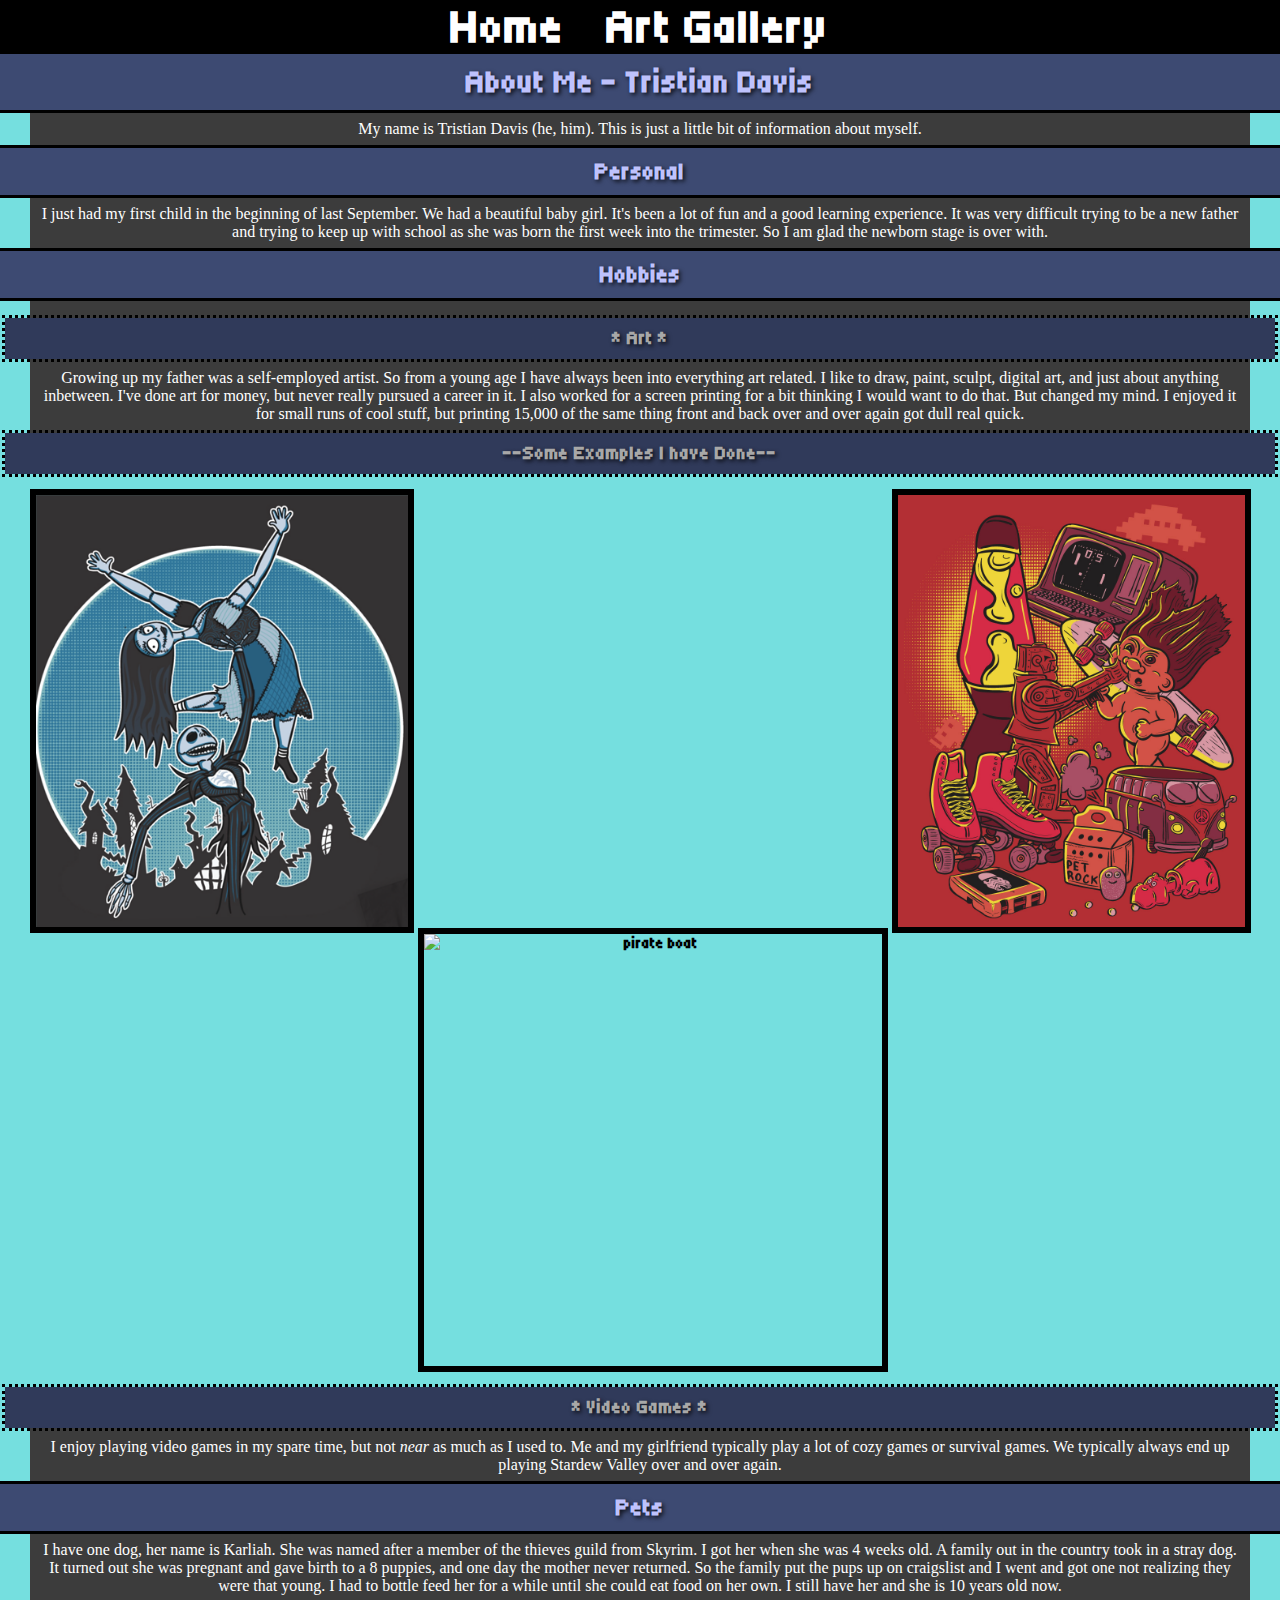
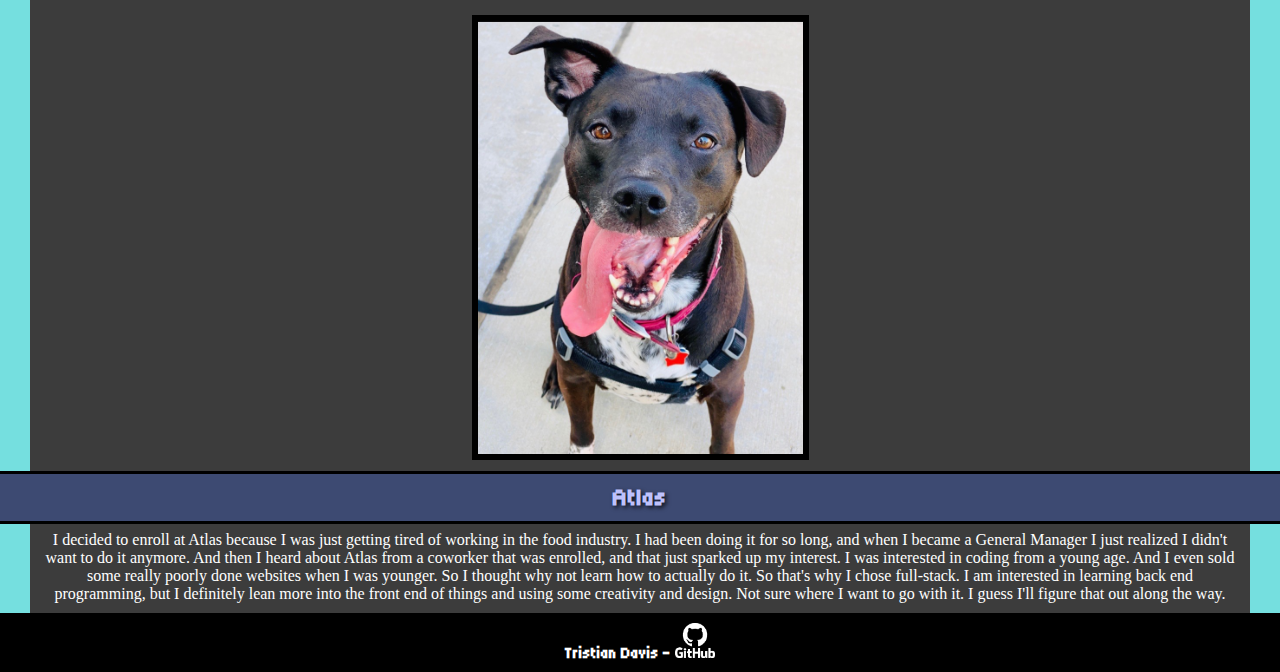
==== index.html @ 84a05ac9 "testing" ====
<!DOCTYPE html>
<html lang="en">

	<head>
		<title>
			About Me!
		</title>
		<link rel="icon" href="images/favicon.ico" type="image/x-icon">
		<meta charset="utf-8">
		<meta name="description" content="About Me - my first website!">
		<meta name="keywords content="About Me, Tristian Davis, art, web design>
		<meta name="author" content="Tristian Davis">
		<meta name="viewport" content="width=device-width, initial-scale=1.0">
		<link rel="stylesheet" href="style.css">
		<!-- Font Section -->
		<link rel="preconnect" href="https://fonts.googleapis.com">
		<link rel="preconnect" href="https://fonts.gstatic.com" crossorigin>
		<link href="https://fonts.googleapis.com/css2?family=Tiny5&display=swap" rel="stylesheet">
	</head>
	<body>
		<div class="home-banner">
		<nav>
			<a href="index.html" alt="home page">Home</a>
			<a href="gallery.html" alt="art gallery page">Art Gallery</a>
		</nav>
		</div>
		<h1>About Me - Tristian Davis</h1>
		<p class="oxanium">My name is Tristian Davis (he, him). This is just a little bit of information about myself.</p>

		<h2>Personal</h2>
		<p class="oxanium">I just had my first child in the beginning of last September. We had a beautiful baby girl. It's been a lot of fun and a good learning experience. It was very difficult trying to be a new father and trying to keep up with school as she was born the first week into the trimester. So I am glad the newborn stage is over with.</p>
		<h2>Hobbies</h2>
		<p class="oxanium"></p>
			<h3>* Art *</h3>
			<p class="oxanium">Growing up my father was a self-employed artist. So from a young age I have always been into everything art related. I like to draw, paint, sculpt, digital art, and just about anything inbetween. I've done art for money, but never really pursued a career in it. I also worked for a screen printing for a bit thinking I would want to do that. But changed my mind. I enjoyed it for small runs of cool stuff, but printing 15,000 of the same thing front and back over and over again got dull real quick.</p>
			<h3>--Some Examples I have Done--</h3>
			<div class="home-images">
				<img src="images/nightmare.png" alt="ando design" width="372" height="432">
				<img src="images/skeletonboat.GIF" alt="pirate boat" width="458" height="432">
				<img src="images/troll.png" alt="troll fighting" width="347" height="432">
			</div>
			<h3>* Video Games *</h3>
			<p class="oxanium">I enjoy playing video games in my spare time, but not <i>near</i> as much as I used to. Me and my girlfriend typically play a lot of cozy games or survival games. We typically always end up playing Stardew Valley over and over again.</p>
		<h2>Pets</h2>
		<p class="oxanium">I have one dog, her name is Karliah. She was named after a member of the thieves guild from Skyrim. I got her when she was 4 weeks old. A family out in the country took in a stray dog. It turned out she was pregnant and gave birth to a 8 puppies, and one day the mother never returned. So the family put the pups up on craigslist and I went and got one not realizing they were that young. I had to bottle feed her for a while until she could eat food on her own. I still have her and she is 10 years old now.</p>
		<p class="oxanium">
			<img src="images/karliah2.png" alt="Karliah" width="325" height="433" class="Karliah">
		</p>
		<h2>Atlas</h2>
		<p class="oxanium">I decided to enroll at Atlas because I was just getting tired of working in the food industry. I had been doing it for so long, and when I became a General Manager I just realized I didn't want to do it anymore. And then I heard about Atlas from a coworker that was enrolled, and that just sparked up my interest. I was interested in coding from a young age. And I even sold some really poorly done websites when I was younger. So I thought why not learn how to actually do it. So that's why I chose full-stack. I am interested in learning back end programming, but I definitely lean more into the front end of things and using some creativity and design. Not sure where I want to go with it. I guess I'll figure that out along the way.</p>
		<footer>
			<!-- Comment for myself again to remember to add px and not just the number! -->
			 <div class="footer">
			<p class="footer-text"><strong>Tristian Davis - </strong><a href="https://github.com/TebariousBag"><img src="images/github-white.png" height="35px" width="40px" class="github"></a></p>
			</div>
		</footer>
	</body>

</html>
---- style.css ----
.constrained_image {
	height: 432px;
	width: auto;
}

.constrained_video {
	height: 432px;
	width: auto;
}

body {
    font-family: 'Tiny5', serif;
    font-weight: 600;
	text-align: center;
	margin: 0;
	padding: 0;
	background-color: rgb(117, 223, 223);

}

p {
	margin: 0 auto;
	max-width: 1200px;
	padding: 10px;
}
h1	{
	background-color: rgb(61, 74, 114);
	color: rgb(190, 194, 252);
	outline-style: solid;
	outline-width: 3px;
	outline-color: rgb(0, 0, 0);
	margin: 0 auto;
	max-width: 1475px;
	padding: 10px;
	text-shadow: 2px 2px 4px rgba(0, 0, 0, 0.8);
}

h2	{
	background-color: rgb(61, 74, 114);
	color: rgb(190, 194, 252);
	outline-style: solid;
	outline-width: 3px;
	outline-color: rgb(0, 0, 0);
	margin: 0 auto;
	max-width: 1350px;
	padding: 10px;
	text-shadow: 2px 2px 4px rgba(0, 0, 0, 0.8);
}

h3, h4, h5, h6 {
	background-color: rgb(48, 58, 90);
	color: rgb(168, 168, 168);
	outline-style: dotted;
	outline-width: 3px;
	outline-color: rgb(0, 0, 0);
	margin: 0 auto;
	max-width: 1250px;
	padding: 10px;
	text-shadow: 2px 2px 4px rgba(0, 0, 0, 0.8);
}
/* nav bar */
nav {
	text-align: center;
	font-size: 3em;
	background-color: #000000;
	color: white;
}

/* nav link before clicks */
nav a {
	color: rgb(255, 255, 255);
	padding: 0 15px;
	text-decoration: none;
	/* note to self again */
	/* display inline block to force transform to work on inline elements */
	display: inline-block;
}

nav a:hover {
	color: rgb(255, 251, 172);
	transform: scale(1.1);
	transition: transform 0.5s ease;

}

.github:hover {
	transform: scale(1.2);
	transition: transform 0.5s ease;
	opacity: 0.5;
	transition: opacity 0.1s ease;
}

.main-content {
	background-color: rgb(60, 60, 60);
	color: white;
}

.tiny5-regular {
	font-family: "Tiny5", serif;
	font-weight: 400;
	font-style: normal;
  }

.oxanium {
	font-family: "Oxanium", serif;
	font-optical-sizing: auto;
	font-weight: 400;
	font-style: normal;
	background-color: rgb(60, 60, 60);
	color: white;
}
  
.home-images img {
	border: 6px solid rgb(0, 0, 0);
	margin-top: 15px;
	margin-bottom: 15px;
	display: inline-block;

}

.gallery-images {
	background-color: rgb(60, 60, 60);
	margin-left: 220px;
	margin-right: 220px;
}

.home-banner {
	background-color: rgb(0, 0, 0);
}

.footer {
	background-color: rgb(0, 0, 0);
}

.footer-text {
	color: rgb(255, 255, 255);
}

.Karliah {
	border: 6px solid rgb(0, 0, 0);
}

/* Karliah hover swap image */
.Karliah:hover {
	content: url("images/karliah3.png");
}
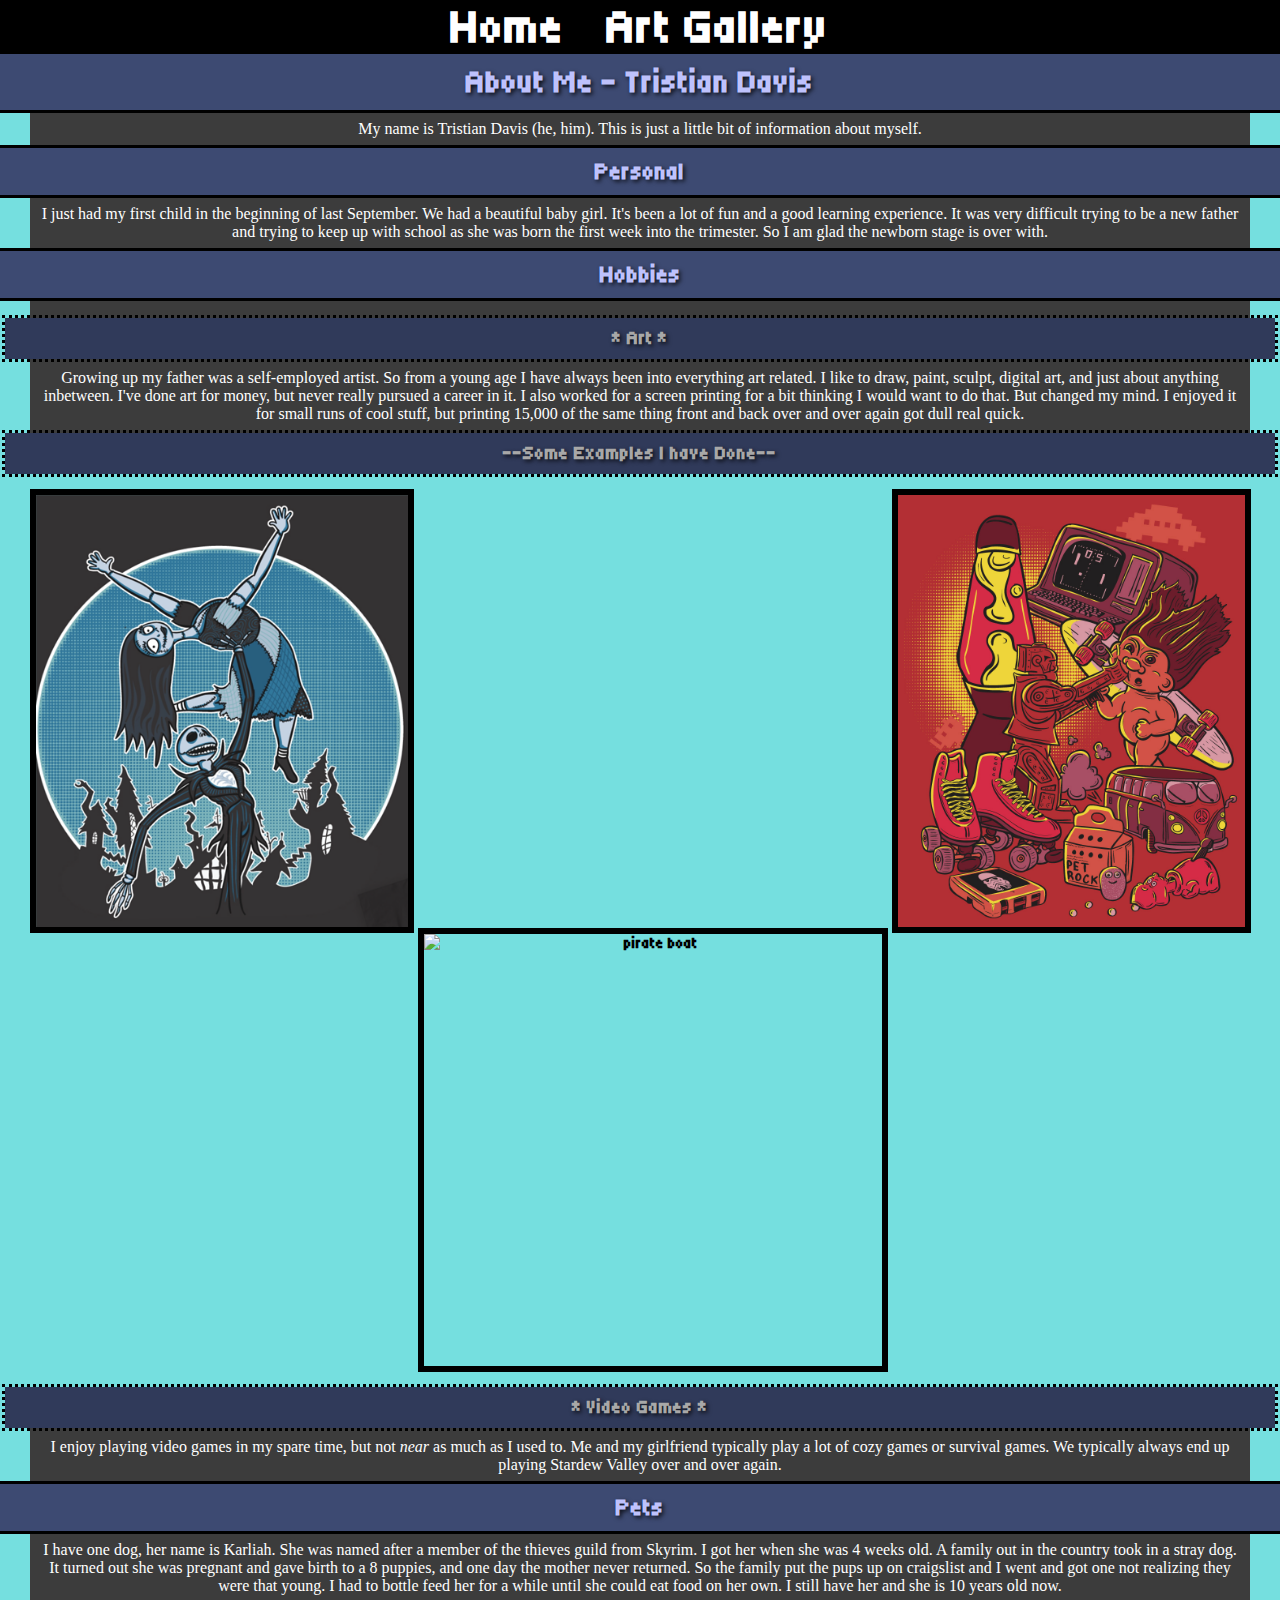
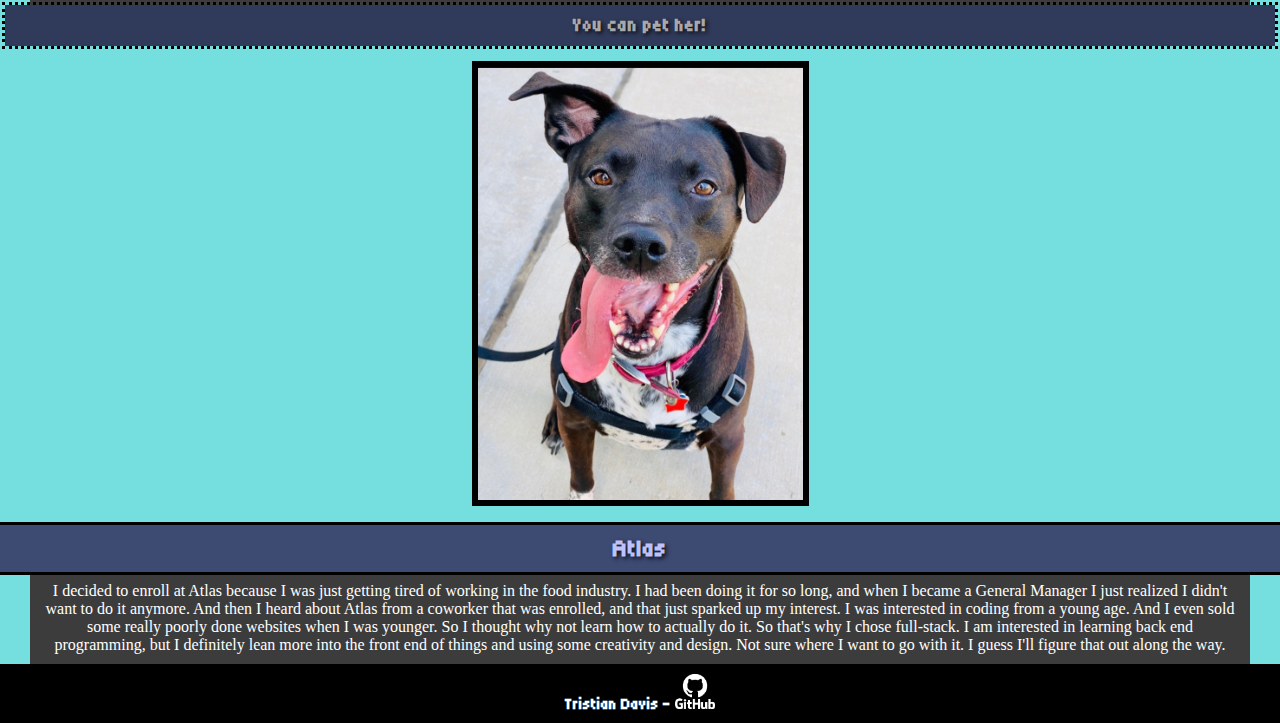
==== commit 0fe76a92: "hover on dog cursor change" ====
--- a/index.html
+++ b/index.html
@@ -42,10 +42,12 @@
 			<h3>* Video Games *</h3>
 			<p class="oxanium">I enjoy playing video games in my spare time, but not <i>near</i> as much as I used to. Me and my girlfriend typically play a lot of cozy games or survival games. We typically always end up playing Stardew Valley over and over again.</p>
 		<h2>Pets</h2>
-		<p class="oxanium">I have one dog, her name is Karliah. She was named after a member of the thieves guild from Skyrim. I got her when she was 4 weeks old. A family out in the country took in a stray dog. It turned out she was pregnant and gave birth to a 8 puppies, and one day the mother never returned. So the family put the pups up on craigslist and I went and got one not realizing they were that young. I had to bottle feed her for a while until she could eat food on her own. I still have her and she is 10 years old now.</p>
-		<p class="oxanium">
+		<p class="oxanium">I have one dog, her name is Karliah. She was named after a member of the thieves guild from Skyrim. I got her when she was 4 weeks old. A family out in the country took in a stray dog. It turned out she was pregnant and gave birth to a 8 puppies, and one day the mother never returned. So the family put the pups up on craigslist and I went and got one not realizing they were that young. I had to bottle feed her for a while until she could eat food on her own. I still have her and she is 10 years old now.
+		</p>
+		<h3>You can pet her!</h3>
+			<div class="dog-kennel">
 			<img src="images/karliah2.png" alt="Karliah" width="325" height="433" class="Karliah">
-		</p>
+			</div>
 		<h2>Atlas</h2>
 		<p class="oxanium">I decided to enroll at Atlas because I was just getting tired of working in the food industry. I had been doing it for so long, and when I became a General Manager I just realized I didn't want to do it anymore. And then I heard about Atlas from a coworker that was enrolled, and that just sparked up my interest. I was interested in coding from a young age. And I even sold some really poorly done websites when I was younger. So I thought why not learn how to actually do it. So that's why I chose full-stack. I am interested in learning back end programming, but I definitely lean more into the front end of things and using some creativity and design. Not sure where I want to go with it. I guess I'll figure that out along the way.</p>
 		<footer>
--- a/style.css
+++ b/style.css
@@ -138,9 +138,17 @@
 
 .Karliah {
 	border: 6px solid rgb(0, 0, 0);
+	margin-top: 15px;
+	margin-bottom: 15px;
+	display: inline-block;
 }
 
 /* Karliah hover swap image */
 .Karliah:hover {
 	content: url("images/karliah3.png");
 }
+
+.dog-kennel {
+	cursor: url("images/hand.png"), auto;
+	display: inline-block;
+}
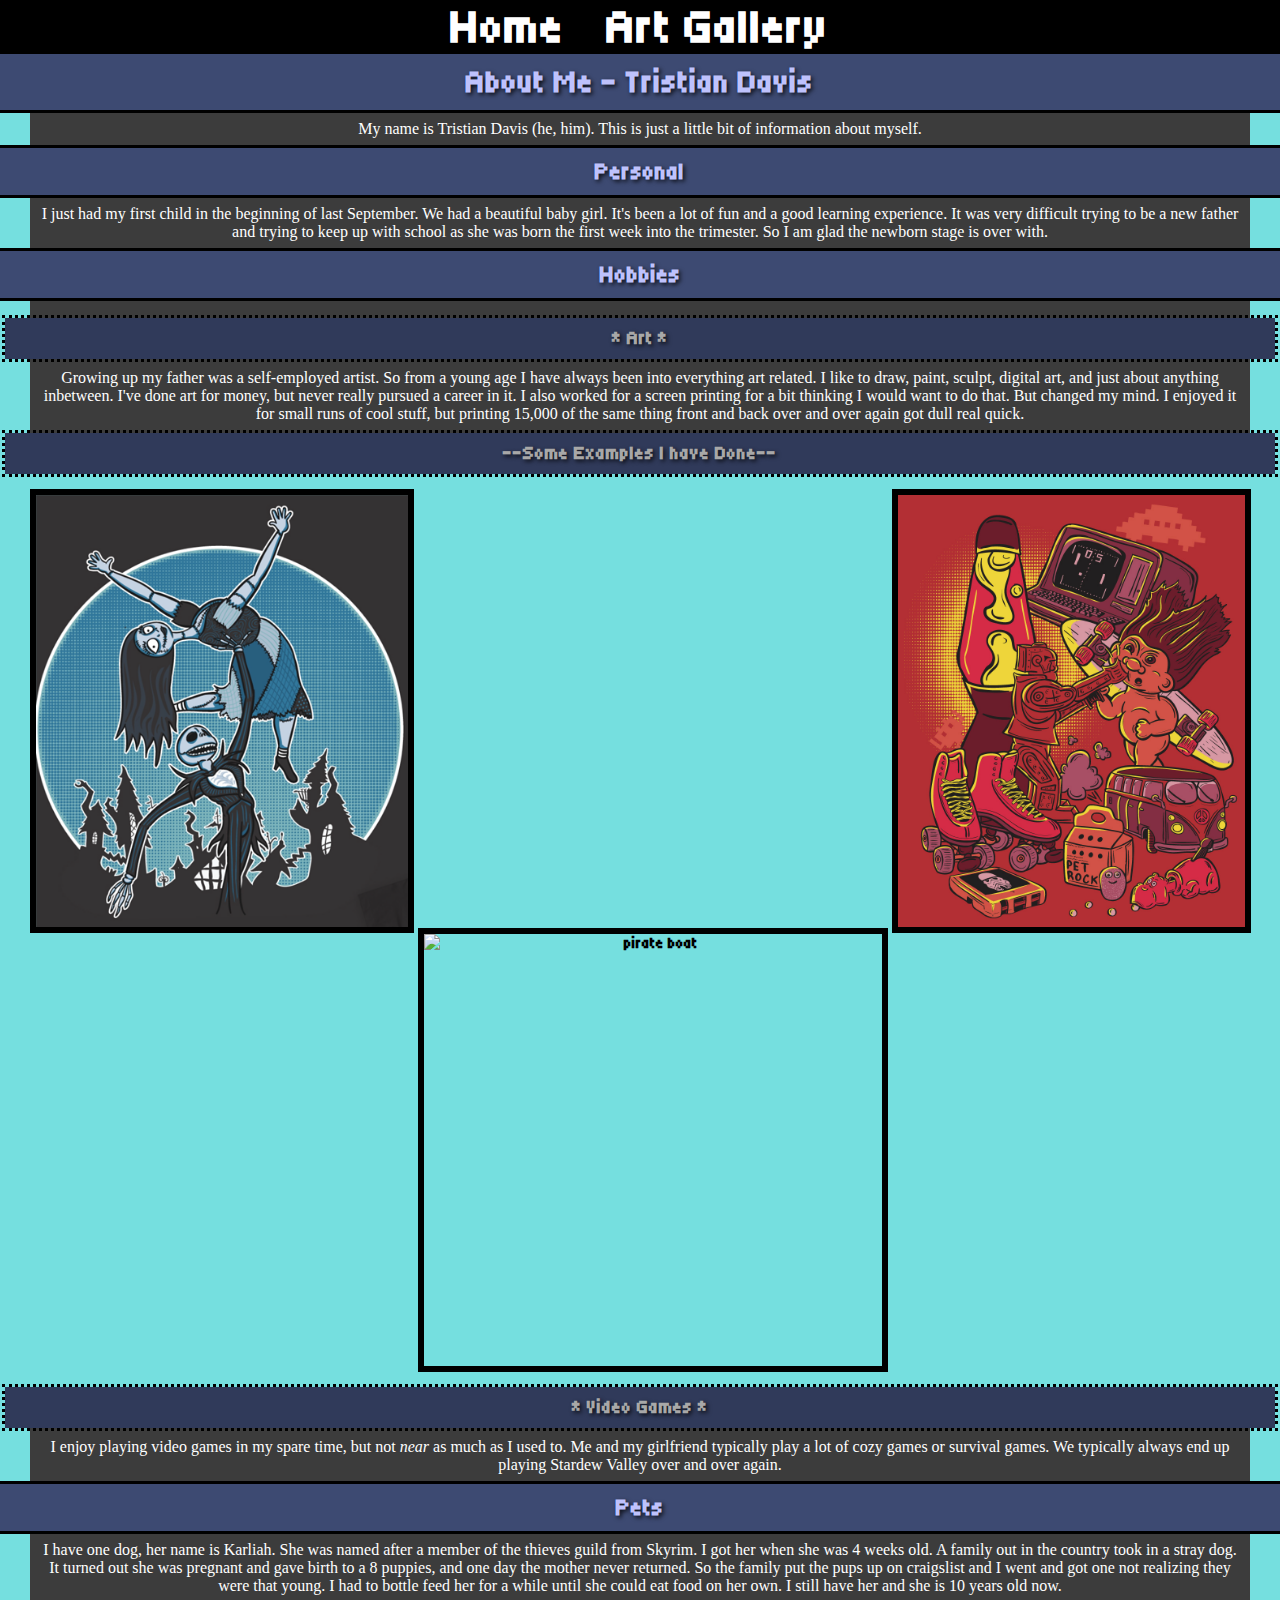
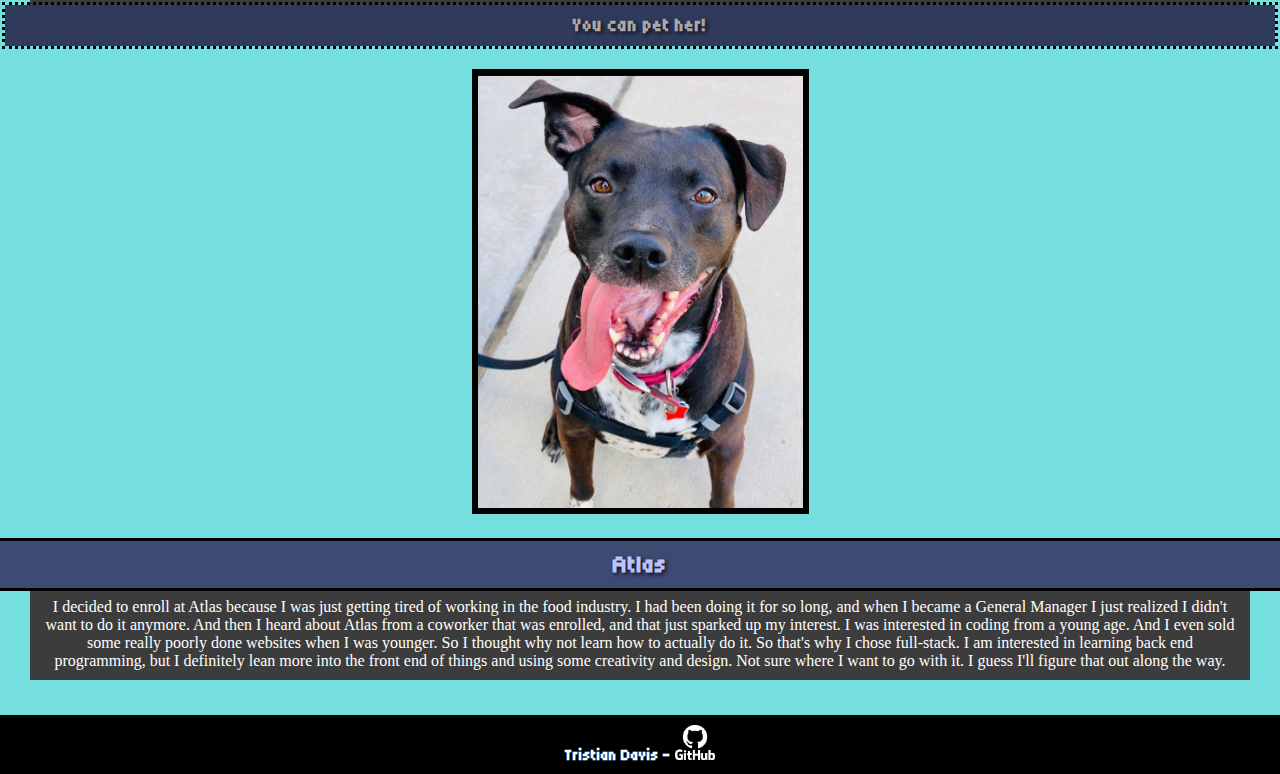
==== commit 03e15222: "changed some hover and margin stuff" ====
--- a/index.html
+++ b/index.html
@@ -50,6 +50,7 @@
 			</div>
 		<h2>Atlas</h2>
 		<p class="oxanium">I decided to enroll at Atlas because I was just getting tired of working in the food industry. I had been doing it for so long, and when I became a General Manager I just realized I didn't want to do it anymore. And then I heard about Atlas from a coworker that was enrolled, and that just sparked up my interest. I was interested in coding from a young age. And I even sold some really poorly done websites when I was younger. So I thought why not learn how to actually do it. So that's why I chose full-stack. I am interested in learning back end programming, but I definitely lean more into the front end of things and using some creativity and design. Not sure where I want to go with it. I guess I'll figure that out along the way.</p>
+		<p class="break-space"></p>
 		<footer>
 			<!-- Comment for myself again to remember to add px and not just the number! -->
 			 <div class="footer">
--- a/style.css
+++ b/style.css
@@ -151,4 +151,10 @@
 .dog-kennel {
 	cursor: url("images/hand.png"), auto;
 	display: inline-block;
+	margin-top: 8px;
+	margin-bottom: 8px;
 }
+
+.break-space {
+	height: 15px;
+}
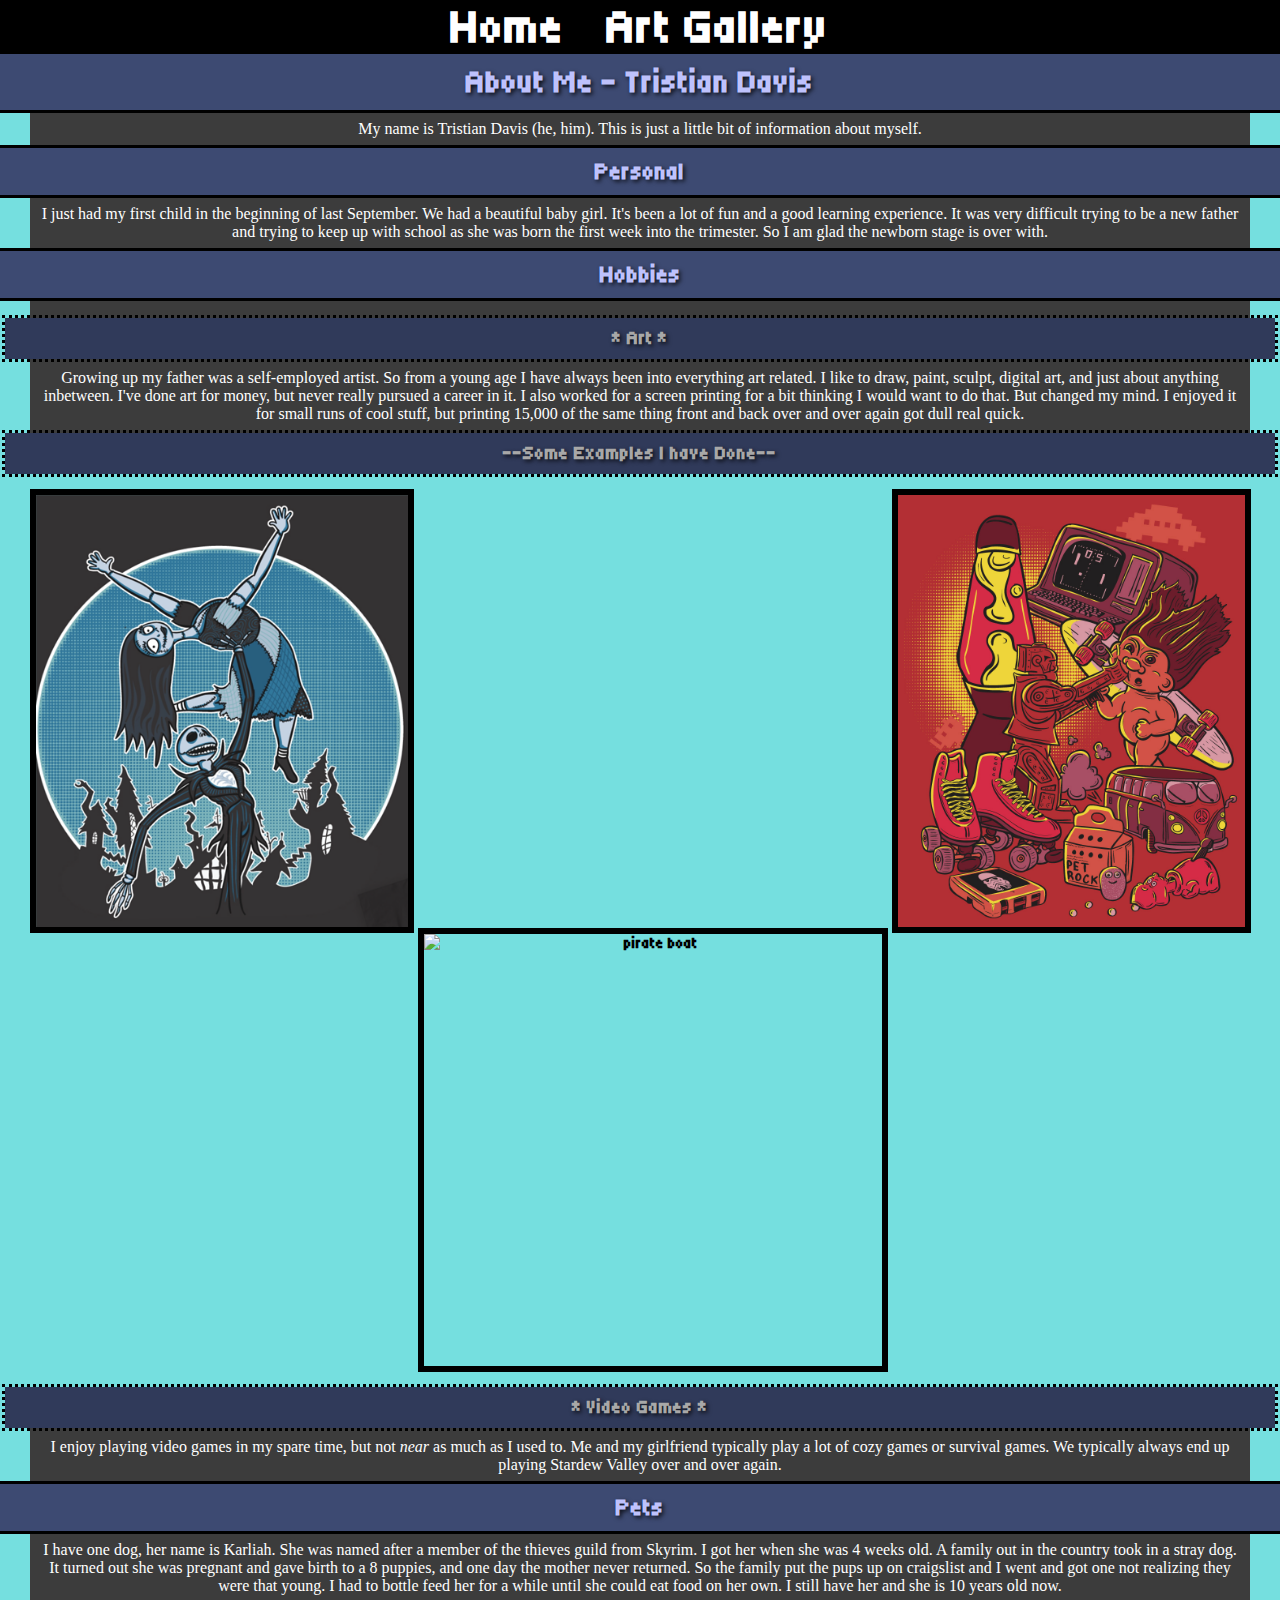
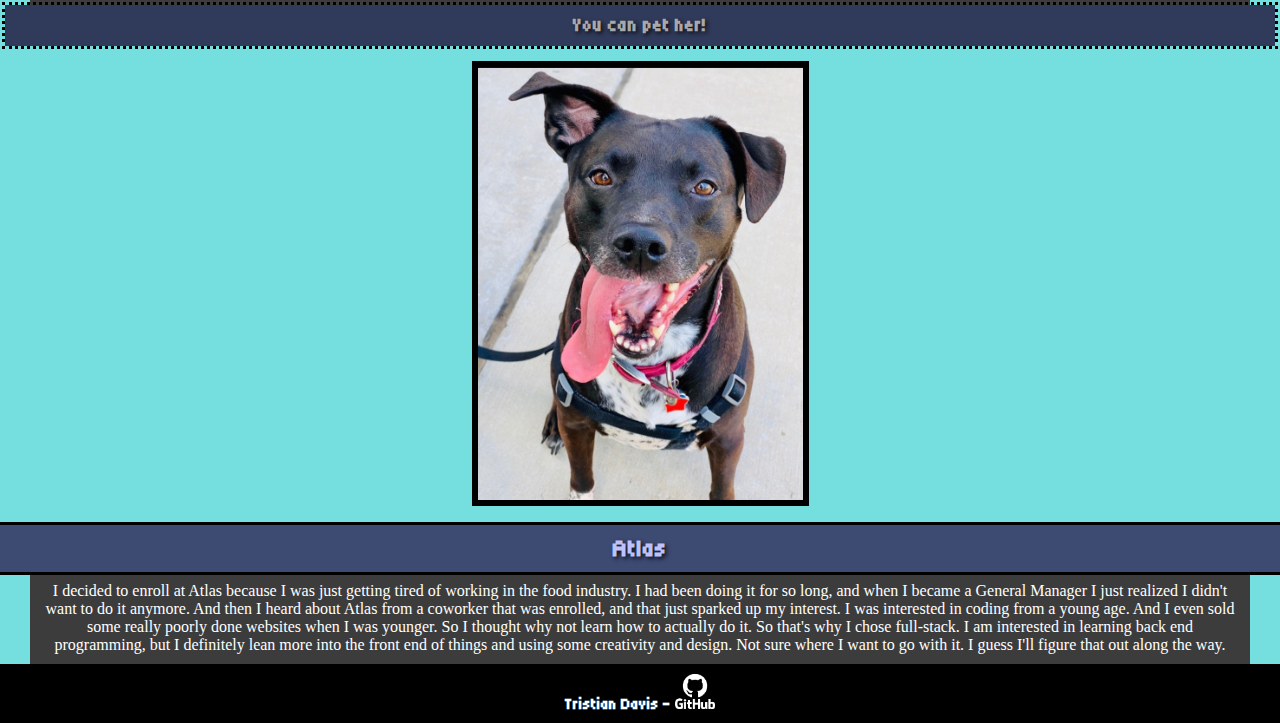
==== commit 9c367576: "margin and hover changes" ====
--- a/index.html
+++ b/index.html
@@ -50,7 +50,6 @@
 			</div>
 		<h2>Atlas</h2>
 		<p class="oxanium">I decided to enroll at Atlas because I was just getting tired of working in the food industry. I had been doing it for so long, and when I became a General Manager I just realized I didn't want to do it anymore. And then I heard about Atlas from a coworker that was enrolled, and that just sparked up my interest. I was interested in coding from a young age. And I even sold some really poorly done websites when I was younger. So I thought why not learn how to actually do it. So that's why I chose full-stack. I am interested in learning back end programming, but I definitely lean more into the front end of things and using some creativity and design. Not sure where I want to go with it. I guess I'll figure that out along the way.</p>
-		<p class="break-space"></p>
 		<footer>
 			<!-- Comment for myself again to remember to add px and not just the number! -->
 			 <div class="footer">
--- a/style.css
+++ b/style.css
@@ -151,10 +151,4 @@
 .dog-kennel {
 	cursor: url("images/hand.png"), auto;
 	display: inline-block;
-	margin-top: 8px;
-	margin-bottom: 8px;
 }
-
-.break-space {
-	height: 15px;
-}
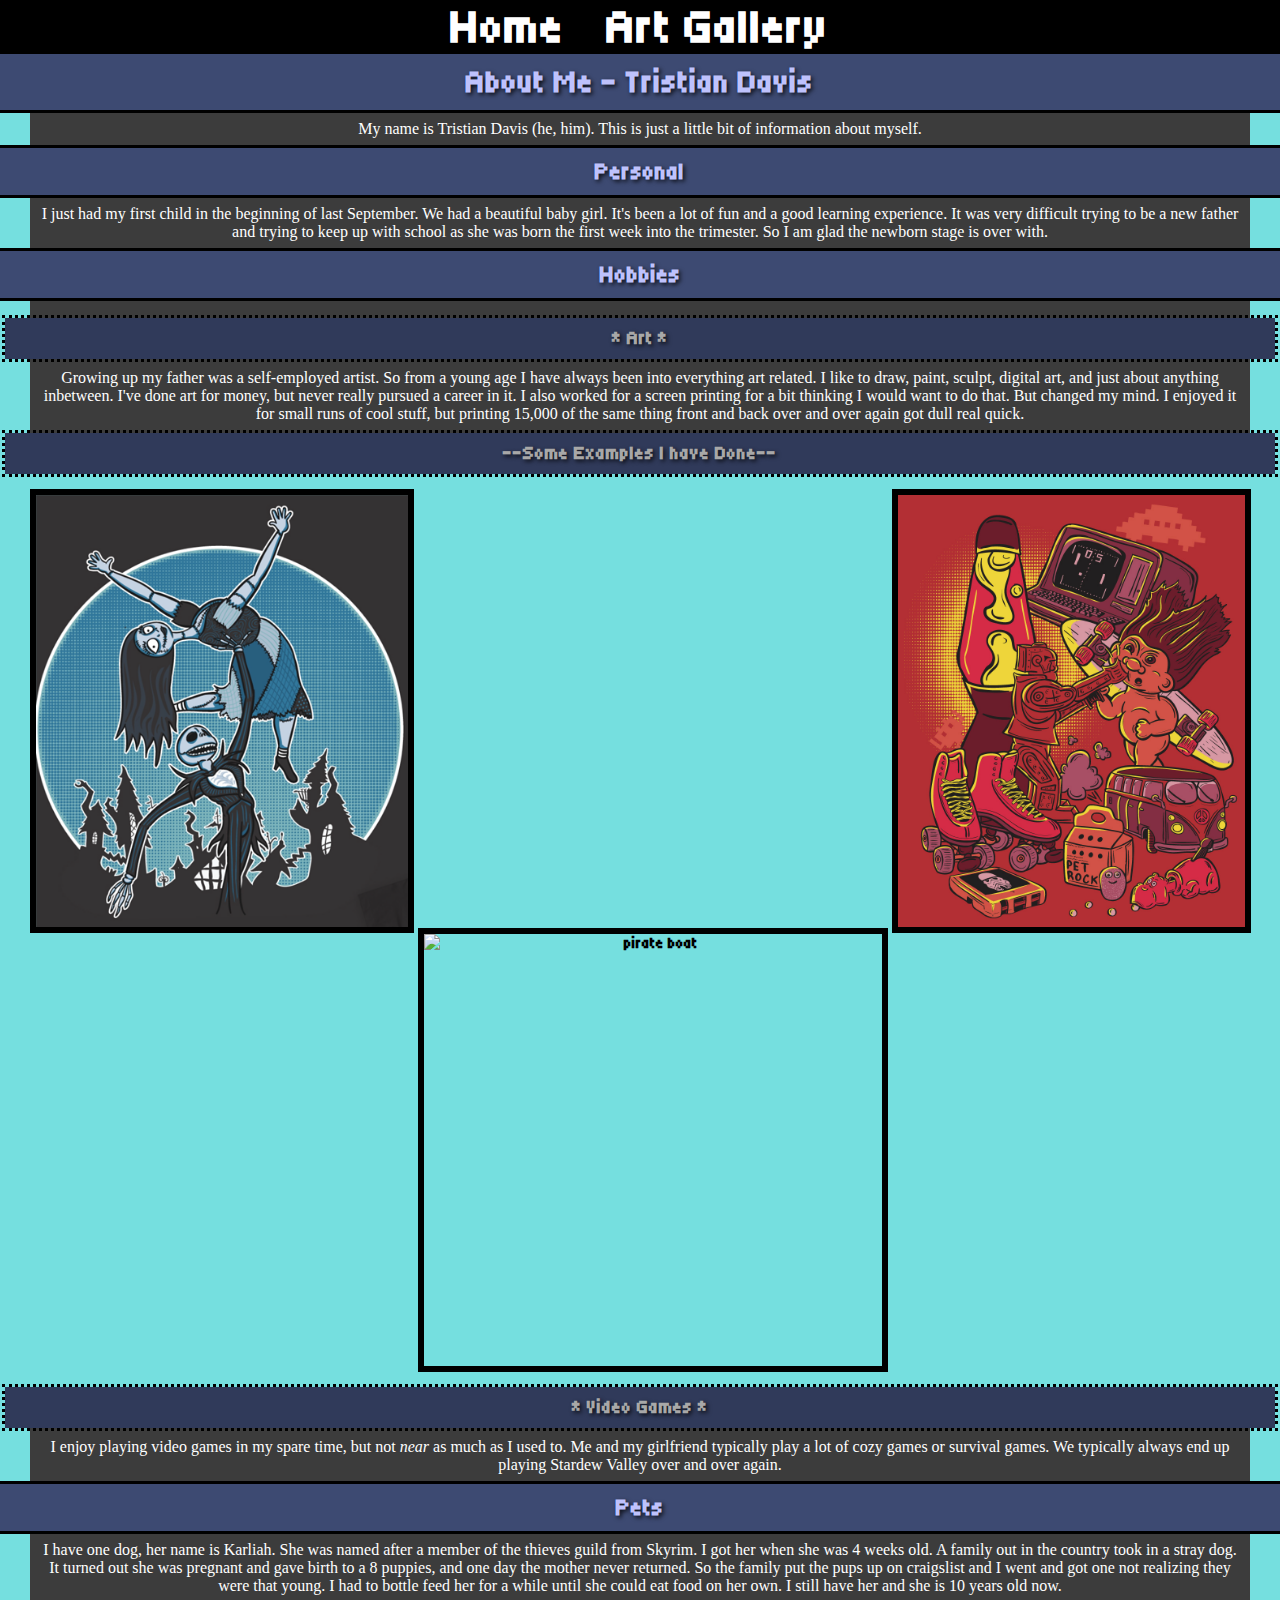
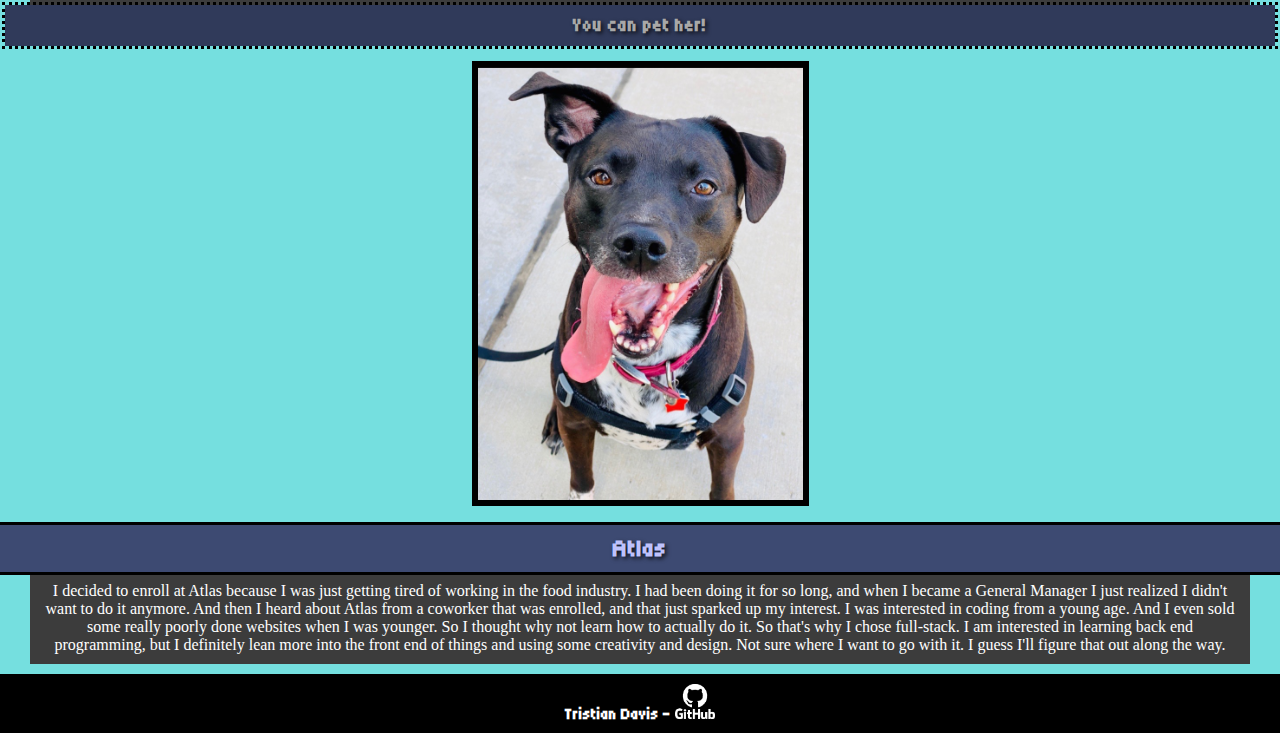
==== commit a58ccade: "dog scale changes" ====
--- a/index.html
+++ b/index.html
@@ -50,11 +50,12 @@
 			</div>
 		<h2>Atlas</h2>
 		<p class="oxanium">I decided to enroll at Atlas because I was just getting tired of working in the food industry. I had been doing it for so long, and when I became a General Manager I just realized I didn't want to do it anymore. And then I heard about Atlas from a coworker that was enrolled, and that just sparked up my interest. I was interested in coding from a young age. And I even sold some really poorly done websites when I was younger. So I thought why not learn how to actually do it. So that's why I chose full-stack. I am interested in learning back end programming, but I definitely lean more into the front end of things and using some creativity and design. Not sure where I want to go with it. I guess I'll figure that out along the way.</p>
+		<div class="break"></div>
 		<footer>
 			<!-- Comment for myself again to remember to add px and not just the number! -->
 			 <div class="footer">
 			<p class="footer-text"><strong>Tristian Davis - </strong><a href="https://github.com/TebariousBag"><img src="images/github-white.png" height="35px" width="40px" class="github"></a></p>
-			</div>
+		</div>
 		</footer>
 	</body>
 
--- a/style.css
+++ b/style.css
@@ -140,15 +140,24 @@
 	border: 6px solid rgb(0, 0, 0);
 	margin-top: 15px;
 	margin-bottom: 15px;
+	margin-left: auto;
+	margin-right: auto;
 	display: inline-block;
 }
 
 /* Karliah hover swap image */
 .Karliah:hover {
 	content: url("images/karliah3.png");
+	transform: scale(1.2);
+	transition: transform 1s ease;
 }
 
 .dog-kennel {
 	cursor: url("images/hand.png"), auto;
 	display: inline-block;
 }
+
+.break {
+	margin-top: 10px;
+	margin-bottom: 0px;
+}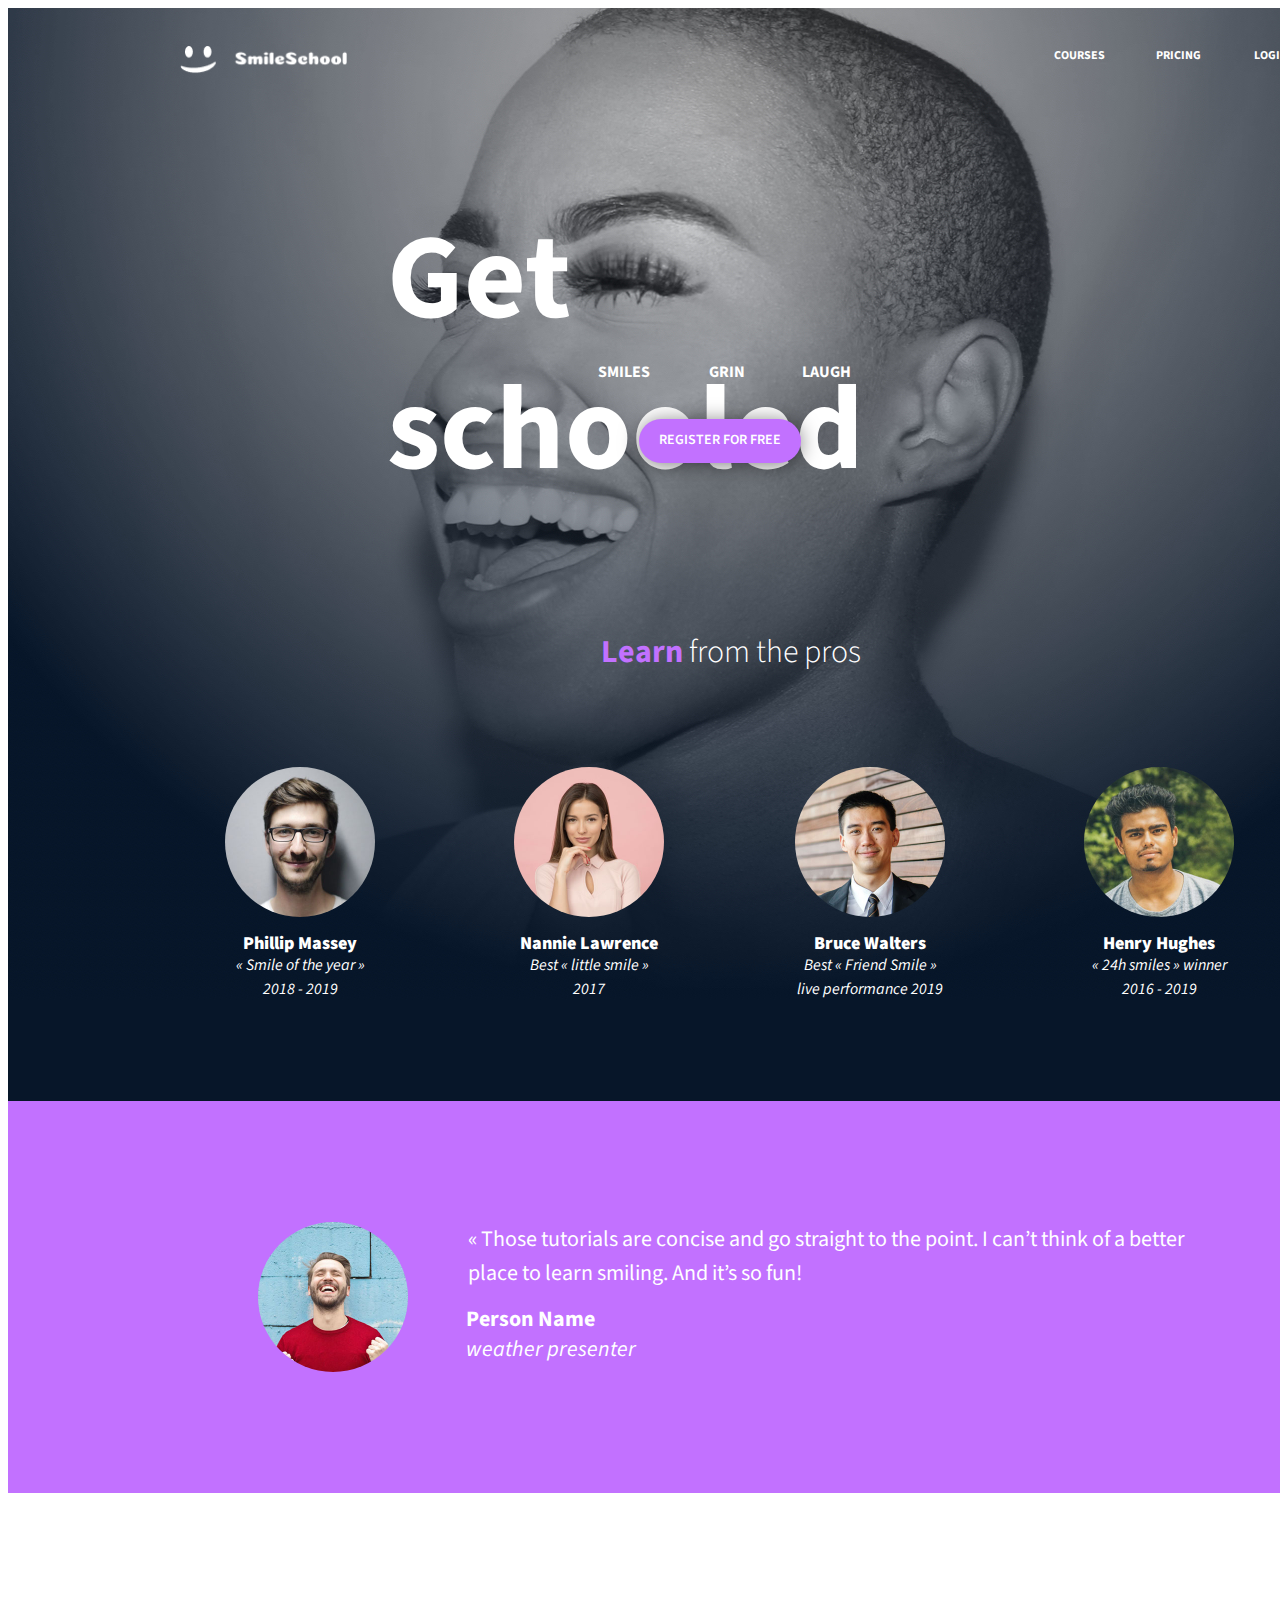
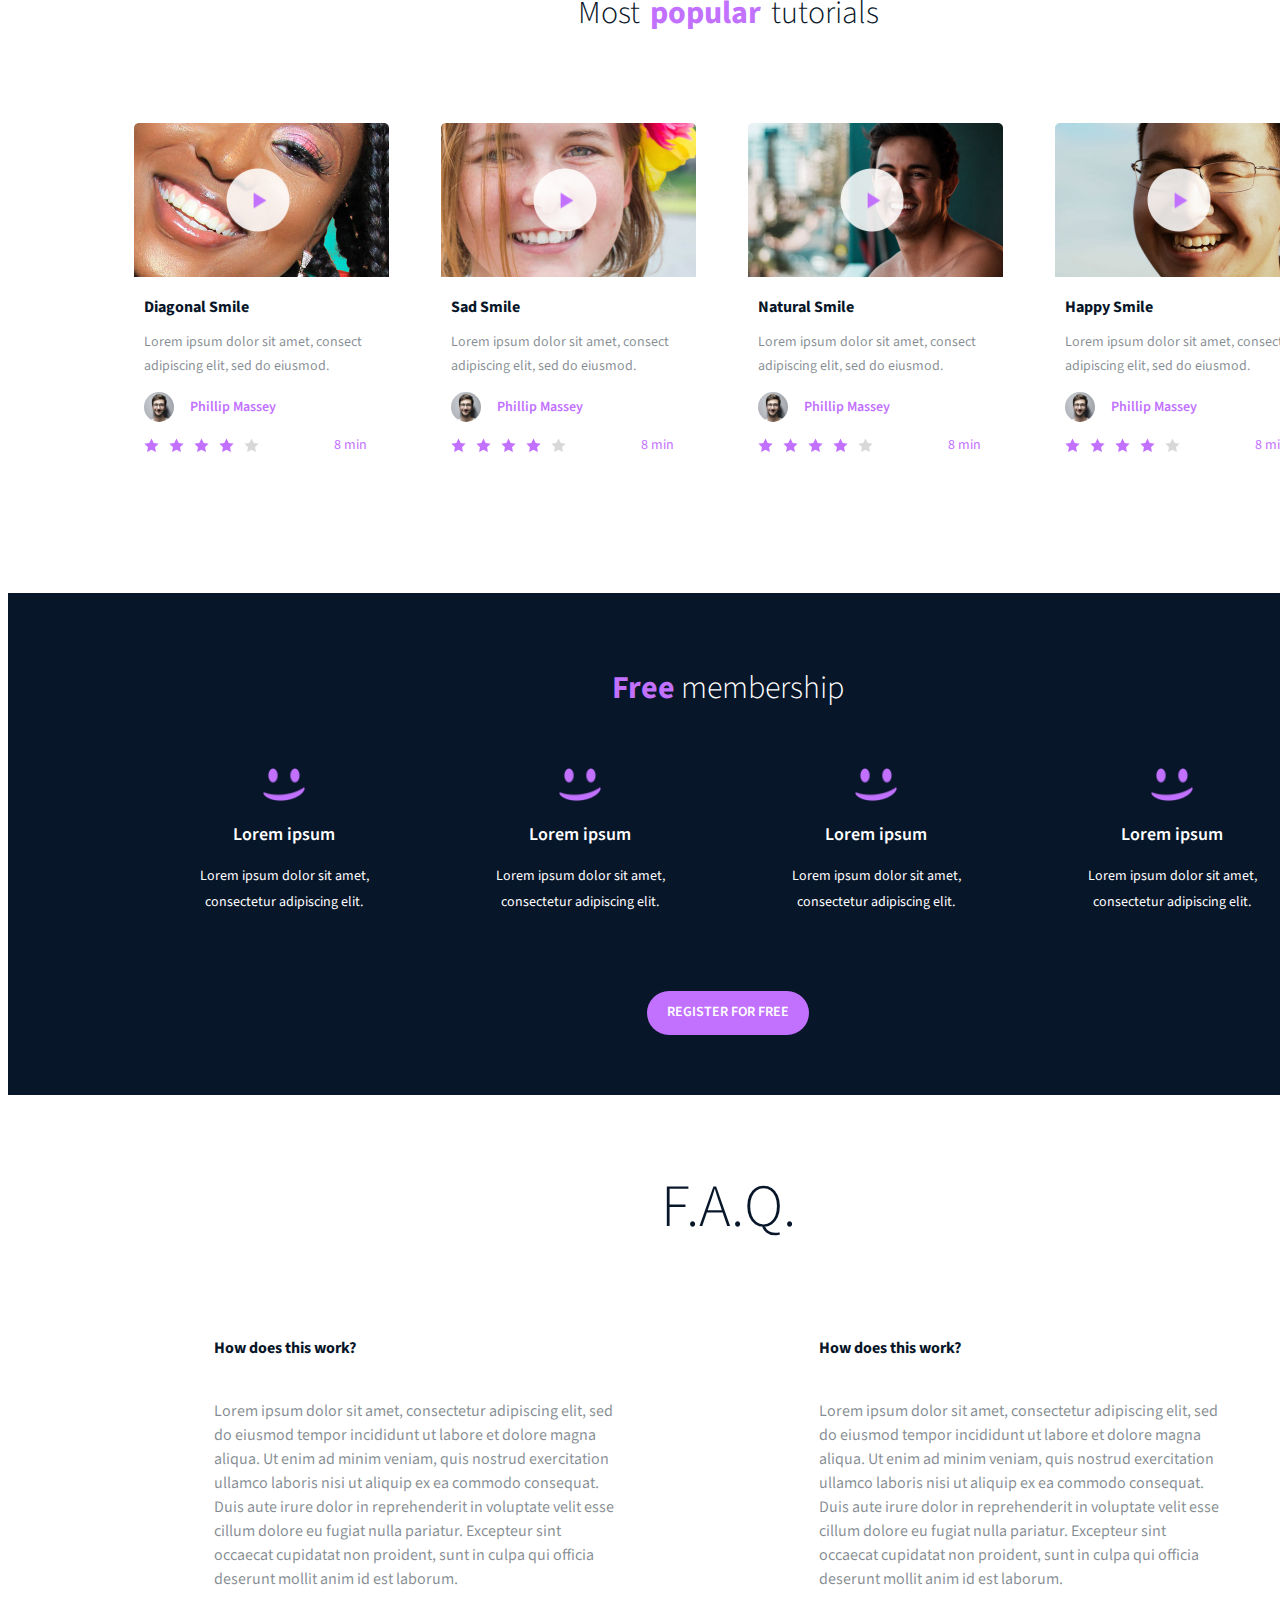
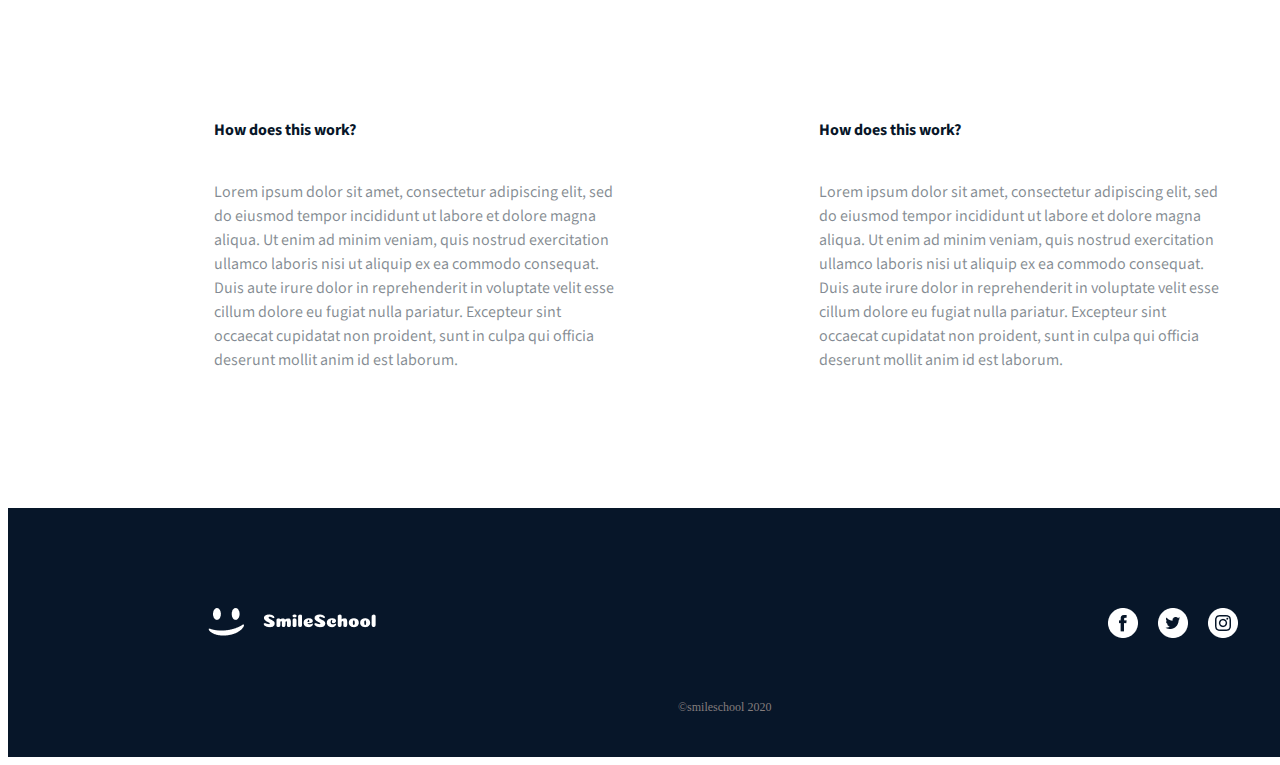
==== commit 04f96bad: "init pages" ====
--- a/index.html
+++ b/index.html
@@ -1,62 +1,241 @@
-<!DOCTYPE html>
+<!doctype html>
 <html lang="en">
-
-	<head>
-		<title>
-			About Me!
-		</title>
-		<link rel="icon" href="images/favicon.ico" type="image/x-icon">
-		<meta charset="utf-8">
-		<meta name="description" content="About Me - my first website!">
-		<meta name="keywords content="About Me, Tristian Davis, art, web design>
-		<meta name="author" content="Tristian Davis">
-		<meta name="viewport" content="width=device-width, initial-scale=1.0">
-		<link rel="stylesheet" href="style.css">
-		<!-- Font Section -->
-		<link rel="preconnect" href="https://fonts.googleapis.com">
-		<link rel="preconnect" href="https://fonts.gstatic.com" crossorigin>
-		<link href="https://fonts.googleapis.com/css2?family=Tiny5&display=swap" rel="stylesheet">
-	</head>
-	<body>
-		<div class="home-banner">
-		<nav>
-			<a href="index.html" alt="home page">Home</a>
-			<a href="gallery.html" alt="art gallery page">Art Gallery</a>
+<head>
+	<meta charset="utf-8">
+	<meta name="viewport" content="width=device-width, initial-scale=1.0">
+	<link rel="stylesheet" href="styles.css">
+</head>
+<body>
+	<header class="header">
+		<div class="bg">
+	<!-- top portion -->
+		<div class="header_div">
+		<a href="@"><img class="header_logo"src="images/logo.png" alt="logo design"></a>
+		<nav class="nav_bar">
+			<a class="courses" href="@">COURSES</a>
+			<a class="pricing" href="@">PRICING</a>
+			<a class="login" href="@">LOGIN</a>
 		</nav>
 		</div>
-		<h1>About Me - Tristian Davis</h1>
-		<p class="oxanium">My name is Tristian Davis (he, him). This is just a little bit of information about myself.</p>
-
-		<h2>Personal</h2>
-		<p class="oxanium">I just had my first child in the beginning of last September. We had a beautiful baby girl. It's been a lot of fun and a good learning experience. It was very difficult trying to be a new father and trying to keep up with school as she was born the first week into the trimester. So I am glad the newborn stage is over with.</p>
-		<h2>Hobbies</h2>
-		<p class="oxanium"></p>
-			<h3>* Art *</h3>
-			<p class="oxanium">Growing up my father was a self-employed artist. So from a young age I have always been into everything art related. I like to draw, paint, sculpt, digital art, and just about anything inbetween. I've done art for money, but never really pursued a career in it. I also worked for a screen printing for a bit thinking I would want to do that. But changed my mind. I enjoyed it for small runs of cool stuff, but printing 15,000 of the same thing front and back over and over again got dull real quick.</p>
-			<h3>--Some Examples I have Done--</h3>
-			<div class="home-images">
-				<img src="images/nightmare.png" alt="ando design" width="372" height="432">
-				<img src="images/skeletonboat.GIF" alt="pirate boat" width="458" height="432">
-				<img src="images/troll.png" alt="troll fighting" width="347" height="432">
-			</div>
-			<h3>* Video Games *</h3>
-			<p class="oxanium">I enjoy playing video games in my spare time, but not <i>near</i> as much as I used to. Me and my girlfriend typically play a lot of cozy games or survival games. We typically always end up playing Stardew Valley over and over again.</p>
-		<h2>Pets</h2>
-		<p class="oxanium">I have one dog, her name is Karliah. She was named after a member of the thieves guild from Skyrim. I got her when she was 4 weeks old. A family out in the country took in a stray dog. It turned out she was pregnant and gave birth to a 8 puppies, and one day the mother never returned. So the family put the pups up on craigslist and I went and got one not realizing they were that young. I had to bottle feed her for a while until she could eat food on her own. I still have her and she is 10 years old now.
-		</p>
-		<h3>You can pet her!</h3>
-			<div class="dog-kennel">
-			<img src="images/karliah2.png" alt="Karliah" width="325" height="433" class="Karliah">
-			</div>
-		<h2>Atlas</h2>
-		<p class="oxanium">I decided to enroll at Atlas because I was just getting tired of working in the food industry. I had been doing it for so long, and when I became a General Manager I just realized I didn't want to do it anymore. And then I heard about Atlas from a coworker that was enrolled, and that just sparked up my interest. I was interested in coding from a young age. And I even sold some really poorly done websites when I was younger. So I thought why not learn how to actually do it. So that's why I chose full-stack. I am interested in learning back end programming, but I definitely lean more into the front end of things and using some creativity and design. Not sure where I want to go with it. I guess I'll figure that out along the way.</p>
-		<div class="break"></div>
-		<footer>
-			<!-- Comment for myself again to remember to add px and not just the number! -->
-			 <div class="footer">
-			<p class="footer-text"><strong>Tristian Davis - </strong><a href="https://github.com/TebariousBag"><img src="images/github-white.png" height="35px" width="40px" class="github"></a></p>
+	<!-- top portion -->
+		<!-- Banner -->
+		<section class="banner">
+			<!-- block -->
+			<div class="register_section">
+				<h1 class="get_schooled">Get schooled</h1>
+				<p class="smiles">SMILES</p><p class="grin">GRIN</p><p class="laugh">LAUGH</p>
+				<button class="button_1">REGISTER FOR FREE</button>
+			</div>
+			<!-- block containing 4 blocks-->
+			<div class="learn_from_pros">
+				<h2 class="learn"><span class="Learn">Learn</span> from the pros</h2>
+				<div class="profile_container">
+					<div class="profile1">
+						<img class="profile_images" src="images/profile_1.jpg">
+						<h3 class="profile_name">Phillip Massey</h3>
+						<p class="awards">« Smile of the year » 2018 - 2019</p>
+					</div>
+					<div class="profile2">
+						<img class="profile_images" src="images/profile_2.jpg">
+						<h3 class="profile_name">Nannie Lawrence</h3>
+						<p class="awards">Best « little smile » 2017</p>
+					</div>
+					<div class="profile3">
+						<img class="profile_images" src="images/profile_3.jpg">
+						<h3 class="profile_name">Bruce Walters</h3>
+						<p class="awards">Best « Friend Smile » live performance 2019</p>
+					</div>
+					<div class="profile4">
+						<img class="profile_images" src="images/profile_4.jpg">
+						<h3 class="profile_name">Henry Hughes</h3>
+						<p class="awards">« 24h smiles » winner 2016 - 2019</p>
+					</div>
+				</div>
+			</div>
 		</div>
-		</footer>
-	</body>
-
-</html>+		</section>
+		<!-- end banner -->
+	</header>
+	<main>
+		<!-- Quote Sectionb-->
+		<section class="quote_section">
+			<div class="quote_div">
+				<img class="quote_img" src="images/profile_5.jpg">
+				<div class="quote_text">
+					<blockquote>« Those tutorials are concise and go straight to the point. I can’t think of a better place to learn smiling. And it’s so fun!</blockquote>
+					<p class="person_name">Person Name</p>
+					<p class="weather_presenter">weather presenter</p>
+				</div>
+			</div>
+		</section>
+		<!-- Video Section -->
+		<section class="video_section">
+			<h1 class="h1_videos">Most<span class="popular">popular</span> tutorials</h1>
+			<!-- div containing 4 divs-->
+			<div class="video_div">
+				<!-- div 1 -->
+				<div class="div_vid">
+					<img class="overlay_play" src="images/play.png">
+					<img class="smile_imgs" src="images/thumbnail_4.jpg">
+					<h2 class="smile_h2">Diagonal Smile</h2>
+					<p class="lorem_p">Lorem ipsum dolor sit amet, consect adipiscing elit, sed do eiusmod.</p>
+					<div class="pic_name">
+						<img class="little_portraits" src="images/profile_1.jpg">
+						<h3 class="name_phillip">Phillip Massey</h3>
+					</div>
+					<div class="ratings">
+						<div class="stars_container">
+							<img class="stars" src="images/star_on.png">
+							<img class="stars" src="images/star_on.png">
+							<img class="stars" src="images/star_on.png">
+							<img class="stars" src="images/star_on.png">
+							<img class="stars" src="images/star_off.png">
+						</div>
+						<p class="time">8 min</p>
+					</div>
+				</div>
+				<!-- div 2 -->
+				<div class="div_vid">
+					<img class="overlay_play" src="images/play.png">
+					<img class="smile_imgs" src="images/thumbnail_3.jpg">
+					<h2 class="smile_h2">Sad Smile</h2>
+					<p class="lorem_p">Lorem ipsum dolor sit amet, consect adipiscing elit, sed do eiusmod.</p>
+					<div class="ratings">
+						<img class="little_portraits" src="images/profile_1.jpg">
+						<h3 class="name_phillip">Phillip Massey</h3>
+					</div>
+					<div class="ratings">
+						<div class="stars_container">
+							<img class="stars" src="images/star_on.png">
+							<img class="stars" src="images/star_on.png">
+							<img class="stars" src="images/star_on.png">
+							<img class="stars" src="images/star_on.png">
+							<img class="stars" src="images/star_off.png">
+						</div>
+						<p class="time">8 min</p>
+					</div>
+				</div>
+				<!-- div 3 -->
+				<div class="div_vid">
+					<img class="overlay_play" src="images/play.png">
+					<img class="smile_imgs" src="images/thumbnail_1.jpg">
+					<h2 class="smile_h2">Natural Smile</h2>
+					<p class="lorem_p">Lorem ipsum dolor sit amet, consect adipiscing elit, sed do eiusmod.</p>
+					<div class="pic_name">
+						<img class="little_portraits" src="images/profile_1.jpg">
+						<h3 class="name_phillip">Phillip Massey</h3>
+					</div>
+					<div class="ratings">
+						<div class="stars_container">
+							<img class="stars" src="images/star_on.png">
+							<img class="stars" src="images/star_on.png">
+							<img class="stars" src="images/star_on.png">
+							<img class="stars" src="images/star_on.png">
+							<img class="stars" src="images/star_off.png">
+						</div>
+						<p class="time">8 min</p>
+					</div>
+				</div>
+				<!-- div 4 -->
+				<div class="div_vid">
+					<img class="overlay_play" src="images/play.png">
+					<img class="smile_imgs" src="images/thumbnail_2.jpg">
+					<h2 class="smile_h2">Happy Smile</h2>
+					<p class="lorem_p">Lorem ipsum dolor sit amet, consect adipiscing elit, sed do eiusmod.</p>
+					<div class="pic_name">
+						<img class="little_portraits" src="images/profile_1.jpg">
+						<h3 class="name_phillip">Phillip Massey</h3>
+					</div>
+					<div class="ratings">
+						<div class="stars_container">
+							<img class="stars" src="images/star_on.png">
+							<img class="stars" src="images/star_on.png">
+							<img class="stars" src="images/star_on.png">
+							<img class="stars" src="images/star_on.png">
+							<img class="stars" src="images/star_off.png">
+						</div>
+						<p class="time">8 min</p>
+					</div>
+				</div>
+			</div>
+		</section>
+		<!-- end video section -->
+		 <!-- Membership Section -->
+		  <section class="members_section">
+			<h1 class="h1_members"><span class="free">Free</span> membership</h1>
+			<!-- block containg 4 blocks -->
+			<div class="members_div_container">
+				<!-- block 1 -->
+				<div class="members_div">
+					<img class="smiley_imgs" src="images/smile_on.png">
+					<h2 class="lorem_h2">Lorem ipsum</h2>
+					<p class="member_p">Lorem ipsum dolor sit amet, consectetur adipiscing elit.</p>
+				</div>
+				<!-- block 2 -->
+				<div class="members_div">
+					<img class="smiley_imgs" src="images/smile_on.png">
+					<h2 class="lorem_h2">Lorem ipsum</h2>
+					<p class="member_p">Lorem ipsum dolor sit amet, consectetur adipiscing elit.</p>
+				</div>
+				<!-- block 3 -->
+				<div class="members_div">
+					<img class="smiley_imgs" src="images/smile_on.png">
+					<h2 class="lorem_h2">Lorem ipsum</h2>
+					<p class="member_p">Lorem ipsum dolor sit amet, consectetur adipiscing elit.</p>
+				</div>
+				<!-- block 4 -->
+				<div class="members_div">
+					<img class="smiley_imgs" src="images/smile_on.png">
+					<h2 class="lorem_h2">Lorem ipsum</h2>
+					<p class="member_p">Lorem ipsum dolor sit amet, consectetur adipiscing elit.</p>
+				</div>
+			</div>
+			<button class="button_2">REGISTER FOR FREE</button>
+		  </section>
+		  <!-- end membership section -->
+		   <!-- FAQ section	-->
+			<section class="faq_section">
+				<h1 class="faq_header">F.A.Q.</h1>
+				<!-- block contains 2 row blocks -->
+				 <div class="faq_container">
+					<!-- row 1 -->
+					<div class="faq_row1">
+						<div class="faq_div">
+							<h2 class="faq_h2">How does this work?</h2>
+							<p class="faq_p">Lorem ipsum dolor sit amet, consectetur adipiscing elit, sed do eiusmod tempor incididunt ut labore et dolore magna aliqua. Ut enim ad minim veniam, quis nostrud exercitation ullamco laboris nisi ut aliquip ex ea commodo consequat. Duis aute irure dolor in reprehenderit in voluptate velit esse cillum dolore eu fugiat nulla pariatur. Excepteur sint occaecat cupidatat non proident, sunt in culpa qui officia deserunt mollit anim id est laborum.</p>
+						</div>
+						<div class="faq_div">
+							<h2 class="faq_h2">How does this work?</h2>
+							<p class="faq_p">Lorem ipsum dolor sit amet, consectetur adipiscing elit, sed do eiusmod tempor incididunt ut labore et dolore magna aliqua. Ut enim ad minim veniam, quis nostrud exercitation ullamco laboris nisi ut aliquip ex ea commodo consequat. Duis aute irure dolor in reprehenderit in voluptate velit esse cillum dolore eu fugiat nulla pariatur. Excepteur sint occaecat cupidatat non proident, sunt in culpa qui officia deserunt mollit anim id est laborum.</p>
+						</div>
+					</div>
+					<!-- row 2 -->
+					<div class="faq_row1">
+						<div class="faq_div">
+							<h2 class="faq_h2">How does this work?</h2>
+							<p class="faq_p">Lorem ipsum dolor sit amet, consectetur adipiscing elit, sed do eiusmod tempor incididunt ut labore et dolore magna aliqua. Ut enim ad minim veniam, quis nostrud exercitation ullamco laboris nisi ut aliquip ex ea commodo consequat. Duis aute irure dolor in reprehenderit in voluptate velit esse cillum dolore eu fugiat nulla pariatur. Excepteur sint occaecat cupidatat non proident, sunt in culpa qui officia deserunt mollit anim id est laborum.</p>
+						</div>
+						<div class="faq_div">
+							<h2 class="faq_h2">How does this work?</h2>
+							<p class="faq_p">Lorem ipsum dolor sit amet, consectetur adipiscing elit, sed do eiusmod tempor incididunt ut labore et dolore magna aliqua. Ut enim ad minim veniam, quis nostrud exercitation ullamco laboris nisi ut aliquip ex ea commodo consequat. Duis aute irure dolor in reprehenderit in voluptate velit esse cillum dolore eu fugiat nulla pariatur. Excepteur sint occaecat cupidatat non proident, sunt in culpa qui officia deserunt mollit anim id est laborum.</p>
+						</div>
+					</div>
+				 </div>
+			</section>
+			<!-- end FAQ -->
+	</main>
+<footer class="footer_container">
+	<div class="footer">
+		<div>
+			<a href="@"><img class="footer_logo" src="images/logo.png"></a>
+			<div class="footer_links">
+				<a class="facebook" href="@"><img src="images/Facebook.png"></a>
+				<a class="twitter" href="@"><img src="images/Twitter.png"></a>
+				<a class="instagram" href="@"><img src="images/Instagram.png"></a>
+			</div>
+		</div>
+		<p class="copyright">©smileschool 2020</p>
+	</div>
+</footer>
+</body>
+</html>
--- a/styles.css
+++ b/styles.css
@@ -0,0 +1,785 @@
+@import url('https://fonts.googleapis.com/css2?family=Source+Sans+Pro:wght@700&display=swap');
+@import url('https://fonts.googleapis.com/css2?family=Source+Sans+Pro:wght@300;400;600;700;900&display=swap');
+
+
+.header {
+	display: flex;
+	justify-content: center;
+	background-image: url("images/pic_1.jpg");
+	width: 1440px;
+	height: 1093px;
+	align-items: center;
+}
+/* USE THIS FORMAT FOR REFERENCE ON GETTING THE REST SETUP */
+.header_div	{
+	display: flex;
+	position: absolute;
+	flex-direction: row;
+	justify-content: center;
+	color: white;
+	width: 1103.41px;
+	height: 29.46px;
+	margin-top: 35.02px;
+	margin-left: 171.59px;
+	position: relative; /* make container relative, and position insides at absolute */
+	
+}
+
+.header_logo {
+	position: absolute; /* same as above comment, set the inside content to absolute */
+	/* then take the top and left from Figma, and apply here */
+	left: 0px; /* changed to 0px since the parent container is already where it needs to be */
+	top: 35.02px;
+	width: 167.02px;
+	height: 29.46px;
+}
+
+.nav_bar {
+	position: absolute;
+	left: 873.98px; /* might be an easier way to do this, but i'm subtracting the left here from the left of the of the parent container */
+	top: 37px;
+	width: 234px;
+	height: 15px;
+	text-decoration: none;
+	color: white;
+}
+
+.courses {
+	position: absolute;
+	left: 0px;
+	width: 50px;
+	height: 15px;
+	font-family: 'Source Sans Pro', sans-serif;
+	font-weight: 700;
+	font-size: 12px;
+	line-height: 15.08px;
+	text-decoration: none;
+	color: white;
+}
+
+.pricing {
+	position: absolute;
+	left: 102px;
+	width: 45px;
+	height: 15px;
+	font-family: 'Source Sans Pro', sans-serif;
+	font-weight: 700;
+	font-size: 12px;
+	line-height: 15.08px;
+	text-decoration: none;
+	color: white;
+}
+
+.login {
+	position: absolute;
+	left: 200px;
+	width: 34px;
+	height: 15px;
+	font-family: 'Source Sans Pro', sans-serif;
+	font-weight: 700;
+	font-size: 12px;
+	line-height: 15.08px;
+	text-decoration: none;
+	color: white;
+}
+
+/* START OF BANNER */
+
+.banner {
+	display: flex;
+	flex-direction: column;
+	margin-top: 0px;
+	width: 1440px;
+	height: 1093px;
+	justify-content: center;
+	color: white;
+}
+
+.register_section {
+	display: flex;
+	flex-direction: column;
+	justify-content: center;
+}
+
+.get_schooled {
+	font-family: 'Source Sans Pro', sans-serif;
+	position: absolute;
+	top: 125px;
+	left: 387px;
+	width: 684px;
+	height: 151px;
+	font-weight: 700;
+	font-size: 120px;
+	line-height: 150.84px;
+}
+
+.smiles {
+	font-family: 'Source Sans Pro', sans-serif;
+	font-weight: 700;
+	font-size: 16px;
+	line-height: 20.11px;
+	position: absolute;
+	top: 346px;
+	left: 598px;
+	width: 52px;
+	height: 20px;
+}
+
+.grin {
+	font-family: 'Source Sans Pro', sans-serif;
+	font-weight: 700;
+	font-size: 16px;
+	line-height: 20.11px;
+	position: absolute;
+	top: 346px;
+	left: 709px;
+	width: 36px;
+	height: 20px;
+}
+
+.laugh {
+	font-family: 'Source Sans Pro', sans-serif;
+	font-weight: 700;
+	font-size: 16px;
+	line-height: 20.11px;
+	position: absolute;
+	top: 346px;
+	left: 802px;
+	width: 49px;
+	height: 20px;
+}
+
+.button_1 {
+	position: absolute;
+	background-color: #C271FF;
+	color: white;
+	width: 162px;
+	height: 44px;
+	top: 419px;
+	left: 639px;
+	border-radius: 50px;
+	border: none;
+	font-family: 'Source Sans Pro', sans-serif;
+	font-weight: 600;
+	font-size: 14px;
+	line-height: 17.6px;
+	box-shadow: 0px 2px 20px 0px #00000080; /* for future, x offset, y offset, blur radius, spread */
+	cursor: pointer;
+}
+
+/* span html tag of just the word Learn */
+.Learn {
+	font-family: 'Source Sans Pro', sans-serif;
+	font-weight: 700;
+	color: #C271FF;
+}
+
+.learn {
+	font-family: 'Source Sans Pro', sans-serif;
+	font-weight: 300;
+	font-size: 32px;
+	line-height: 40.22px;
+	position: absolute;
+	top: 605px;
+	left: 600px;
+	width: 261px;
+	height: 40px;
+}
+
+.learn_from_pros {
+	text-align: center;
+	justify-content: center;
+	margin-top: 40px;
+	width: 100%;
+}
+
+/* STARTING PROFILE PHOTO SECTION */
+
+.profile_container	{
+	justify-content: center;
+	display: flex;
+	flex-direction: row;
+	position: relative;
+}
+
+/* rounding all profile images */
+.profile_images {
+	width: 150px;
+	height: 150px;
+	border-radius: 50%;
+}
+.profile1 {
+	display: flex;
+	position: absolute;
+	width: 150px;
+	height: 237px;
+	top: 160px;
+	left: 217px;
+}
+
+.profile2 {
+	display: flex;
+	position: absolute;
+	width: 160px;
+	height: 237px;
+	top: 160px;
+	left: 506px;
+}
+
+.profile3 {
+	display: flex;
+	position: absolute;
+	width: 150px;
+	height: 237px;
+	top: 160px;
+	left: 787px;
+}
+
+.profile4 {
+	display: flex;
+	position: absolute;
+	width: 150px;
+	height: 237px;
+	top: 160px;
+	left: 1076px;
+}
+
+.profile_name {
+	font-family: 'Source Sans Pro', sans-serif;
+	font-weight: 900;
+	font-size: 18px;
+	line-height: 27px;
+	position: absolute;
+	top: 145px;
+	left: 0px;
+	text-align: center;
+	width: 150px;
+}
+
+.awards {
+	font-family: 'Source Sans Pro', sans-serif;
+	font-weight: 400;
+	font-size: 16px;
+	font-style: italic;
+	line-height: 24px;
+	position: absolute;
+	top: 170px;
+	left: 0px;
+	text-align: center;
+	width: 150px;
+}
+
+/* END OF HEADER */
+
+/* START OF QUOTE SECTION */
+
+.quote_section {
+	display: flex;
+	position: relative;
+	justify-content: center;
+	width: 1440px;
+	height: 392px;
+	background-color: #C271FF;
+	color: white;
+	top: 0px;
+	left: 0px;
+}
+
+.quote_div {
+	display: flex;
+	flex-direction: row;
+	color: white;
+	padding: 20px;
+	align-items: center;
+	text-align: left;
+}
+
+.quote_img {
+	display: flex;
+	position: absolute;
+	width: 150px;
+	height: 150px;
+	border-radius: 50%;
+	left: 250px;
+	align-items: center;
+}
+
+.quote_text {
+	display: flex;
+	position: absolute;
+	font-family: 'Source Sans Pro', sans-serif;
+	font-weight: 400;
+	font-size: 22px;
+	line-height: 33.6px;
+	width: 820px;
+	height: 68px;
+	left: 420px;
+	top: 100px;
+	margin: 0;
+	padding: 0;
+}
+
+.person_name {
+	display: flex;
+	position: absolute;
+	font-family: 'Source Sans Pro', sans-serif;
+	font-weight: 700;
+	font-size: 22px;
+	line-height: 33.6px;
+	width: 129px;
+	height: 34px;
+	top: 80px;
+	left: 38px;
+}
+
+.weather_presenter {
+	display: flex;
+	position: absolute;
+	font-family: 'Source Sans Pro', sans-serif;
+	font-weight: 400;
+	font-size: 22px;
+	font-style: italic;
+	line-height: 33.6px;
+	width: 195px;
+	height: 34px;
+	top: 110px;
+	left: 38px;
+}
+
+/* END OF QUOTE SECTION */
+/* START OF VIDEO SECTION */
+
+.video_section {
+	display: flex;
+	flex-direction: column;
+	justify-content: center;
+	width: 1440px;
+	height: auto;
+	background-color: #ffffff;
+	color: #071629;
+	align-items: center;
+}
+
+.h1_videos {
+	display: flex;
+	text-align: center;
+	justify-content: center;
+	font-family: 'Source Sans Pro', sans-serif;
+	font-weight: 300;
+	font-size: 32px;
+	line-height: 40.22px;
+	color:  #071629;
+	margin-top: 100px;
+	margin-bottom: 20px;
+}
+
+.popular {
+	font-family: 'Source Sans Pro', sans-serif;
+	font-weight: 700;
+	font-size: 32px;
+	line-height: 40.22px;
+	color: #C271FF;
+	padding-left: 10px;
+	padding-right: 10px;
+
+}
+
+.video_div {
+	display: flex;
+	flex-direction: row;
+	color: #071629;
+	width: 1228px;
+	height: 450px;
+	height: auto;
+	padding: 0px;
+}
+
+.div_vid {
+	display: flex;
+	flex-direction: column;
+	position: relative;
+	color: #071629;
+	width: 350px;
+	height: 450px;
+	padding: 20px;
+	margin-top: 50px;
+}
+
+.overlay_play {
+	display: flex;
+	position: absolute;
+	width: 64px;
+	height: 64px;
+	top: 65px;
+	left: 112px;
+	background-color: rgba(0, 0, 0, .0);
+}
+
+.pic_name {
+	display: flex;
+	flex-direction: row;
+	align-items: center;
+	margin-left: 10px;
+}
+
+.name_phillip {
+	display: flex;
+	position: absolute;
+	font-family: 'Source Sans Pro', sans-serif;
+	color: #C271FF;
+	font-weight: 600;
+	font-size: 14px;
+	line-height: 27px;
+	width: 86px;
+	height: 27px;
+	left: 66px;
+	margin-left: 10px;
+}
+
+.smile_h2 {
+	display: flex;
+	font-family: 'Source Sans Pro', sans-serif;
+	color: #071629;
+	font-weight: 700;
+	font-size: 16px;
+	line-height: 20.11px;
+	width: 106px;
+	height: 20px;
+	margin-top: 20px;
+	margin-left: 10px;
+}
+
+.lorem_p {
+	display:flex;
+	position: relative;
+	font-family: 'Source Sans Pro', sans-serif;
+	color: rgba(7, 22, 41, 0.5);
+	font-weight: 400;
+	font-size: 14px;
+	line-height: 24px;
+	width: 242px;
+	height: 48px;
+	margin-top: 0px;
+	margin-left: 10px;
+
+}
+
+.ratings {
+	display: flex;
+	align-items: center;
+	margin-left: 10px;
+}
+
+.stars_container {
+	display: flex;
+	position: absolute;
+	flex-direction: row;
+	top: 335px;
+}
+
+.time {
+	display: flex;
+	position: absolute;
+	width: 34px;
+	height: 27px;
+	top: 315px;
+	left: 220px;
+	font-family: 'Source Sans Pro', sans-serif;
+	color: #C271FF;
+	font-weight: 600px;
+	font-size: 14px;
+	line-height: 27px;
+}
+
+.smile_imgs {
+	width: 255px;
+	height: 154px;
+}
+
+.little_portraits {
+	width: 30px;
+	height: 30px;
+	border-radius: 50%;
+}
+
+.stars {
+	width: 15px;
+	height: 15px;
+	padding-right: 10px;
+}
+
+/* end of video section */
+/* start of members section */
+
+.members_section {
+	display: flex;
+	flex-direction: column;
+	align-items: center;
+	width: 1440px;
+	height: 502px;
+	background-color: #071629;
+	;
+	color: #071629;
+	align-items: center;
+}
+
+.h1_members {
+	text-align: center;
+	justify-content: center;
+	font-family: 'Source Sans Pro', sans-serif;
+	font-weight: 300;
+	font-size: 32px;
+	line-height: 40.22px;
+	color:  white;
+	margin-bottom: 20px;
+	margin-top: 75px;;
+}
+
+.free {
+	font-family: 'Source Sans Pro', sans-serif;
+	font-weight: 700;
+	font-size: 32px;
+	line-height: 40.22px;
+	color: #C271FF;
+	line-height: 40.22px;
+}
+
+.members_div_container {
+	display: flex;
+	flex-direction: row;
+	justify-content: center;
+	width: 257px;
+	height: 153px;
+}
+.members_div {
+	display: flex;
+	flex-direction: column;
+	color: white;
+	align-items: center;
+	margin-top: -20px;
+	margin-left: center;
+	text-align: center;
+	padding-left: 20px;
+	padding-right: 20px;
+	margin-top: 40px;
+}
+
+.smiley_imgs {
+	width: 43.67px;
+	height: 35.35px;
+}
+
+.lorem_h2 {
+	font-family: 'Source Sans Pro', sans-serif;
+	font-weight: 600;
+	font-size: 18px;
+	line-height: 26px;
+	color: white;
+	margin-top: 20px;
+	width: 256px;
+	height: 26px;
+}
+
+.member_p {
+	font-family: 'Source Sans Pro', sans-serif;
+	font-weight: 400;
+	font-size: 14px;
+	line-height: 26px;
+	color: white;
+	margin-top: 0px;
+	width: 212px;
+	height: 52px;
+}
+
+.button_2 {
+	background-color: #C271FF;
+	color: white;
+	width: 162px;
+	height: 44px;
+	border-radius: 22px;
+	border: none;
+	margin-top: auto;
+	margin-left: center;
+	margin-bottom: 60px;
+	align-items: center;
+	justify-content: center;
+	font-family: 'Source Sans Pro', sans-serif;
+	font-weight: 600;
+	font-size: 14px;
+	line-height: 17.6px;
+	cursor: pointer;
+}
+
+/* end of members section */
+/* start of faq section */
+
+.faq_section {
+	display: flex;
+	flex-direction: column;
+	justify-content: center;
+	width: 1440px;
+	height: auto;
+	background-color: #ffffff;
+	color: #071629;
+	align-items: center;
+}
+
+.faq_header {
+	text-align: center;
+	justify-content: center;
+	font-family: 'source sans pro', sans-serif;
+	font-weight: 300;
+	font-size: 60px;
+	line-height: 75.42px;
+	color:  #071629;
+	margin-top: 75px;
+	margin-bottom: 20px;
+	width: 136px;
+	height: 75px;
+}
+
+.faq_h2 {
+	text-align: left;
+	justify-content: center;
+	font-family: 'source sans pro', sans-serif;
+	font-weight: 700;
+	font-size: 16px;
+	line-height: 20.11px;
+	color:  #071629;
+	margin-bottom: 20px;
+}
+
+.faq_p {
+	text-align: left;
+	white-space: normal;
+	margin-top: 20px;
+	justify-content: center;
+	font-family: 'source sans pro', sans-serif;
+	font-weight: 400;
+	font-size: 16px;
+	line-height: 24px;
+	color:  rgba(7, 22, 41, 0.5);
+	width: 405px;
+	height: 192px;
+}
+
+.faq_container {
+	display: flex;
+	flex-direction: column;
+	justify-content: center;
+	align-items: center;
+	color: #071629;
+	width: 920px;
+	height: 707;
+	padding: 20px;
+	text-align: left;
+	margin-top: 40px;
+}
+.faq_div {
+	display: flex;
+	flex-direction: column;
+	margin-right: 200px;
+	margin-bottom: 100px;
+}
+.faq_row1 {
+	display: flex;
+	flex-direction: row;
+	color: #071629;
+	width: 1228px;
+	height: auto;
+	padding: 0px;
+	text-align: left;
+	margin-right: 0px;
+	margin-left: 200px;
+}
+
+.faq_row2 {
+	display: flex;
+	flex-direction: row;
+	color: #071629;
+	width: 1228px;
+	height: auto;
+	padding: 0px;
+	text-align: left;
+	margin-right: 0px;
+}
+
+/* end of faq section */
+/* start of footer section */
+
+.footer_container {
+	display: flex;
+	position: absolute;
+	flex-direction: column;
+	justify-content: center;
+	color: white;
+	background-color: #071629;
+	width: 1440px;
+	height: 249px;
+	margin-top: 0px;
+	position: relative; /* make container relative, and position insides at absolute */
+}
+.footer {
+	display: flex;
+	justify-content: space-between;
+	position: relative;
+	background-color: #071629;
+	width: 1440px;
+	height: 249px;
+	display: flex;
+	flex-direction: row;
+	justify-content: space-between;
+	align-items: center;
+}
+
+.footer_logo {
+	display: flex;
+	flex-direction: row;
+	position: absolute;
+	top: 100px;
+	left: 200px;
+}
+
+.footer_links {
+	display: flex;
+	flex-direction: row;
+	position: absolute;
+	top: 100px;
+	left: 1100px;
+}
+
+.facebook {
+	display: flex;
+	flex-direction: row;
+	position: absolute;
+	top: 0px;
+	left: 0px;
+}
+
+.twitter {
+	display: flex;
+	position: absolute;
+	top: 0px;
+	left: 50px;
+}
+
+.instagram {
+	display: flex;
+	position: absolute;
+	top: 0px;
+	left: 100px;
+}
+
+.copyright {
+	display: flex;
+	position: absolute;
+	width: 96px;
+	height: 15px;
+	color: rgb(132, 125, 125);
+	align-items: center;
+	text-align: center;
+	font-weight: 400;
+	font-size: 12px;
+	top: 180px;
+	left: 670px;
+}